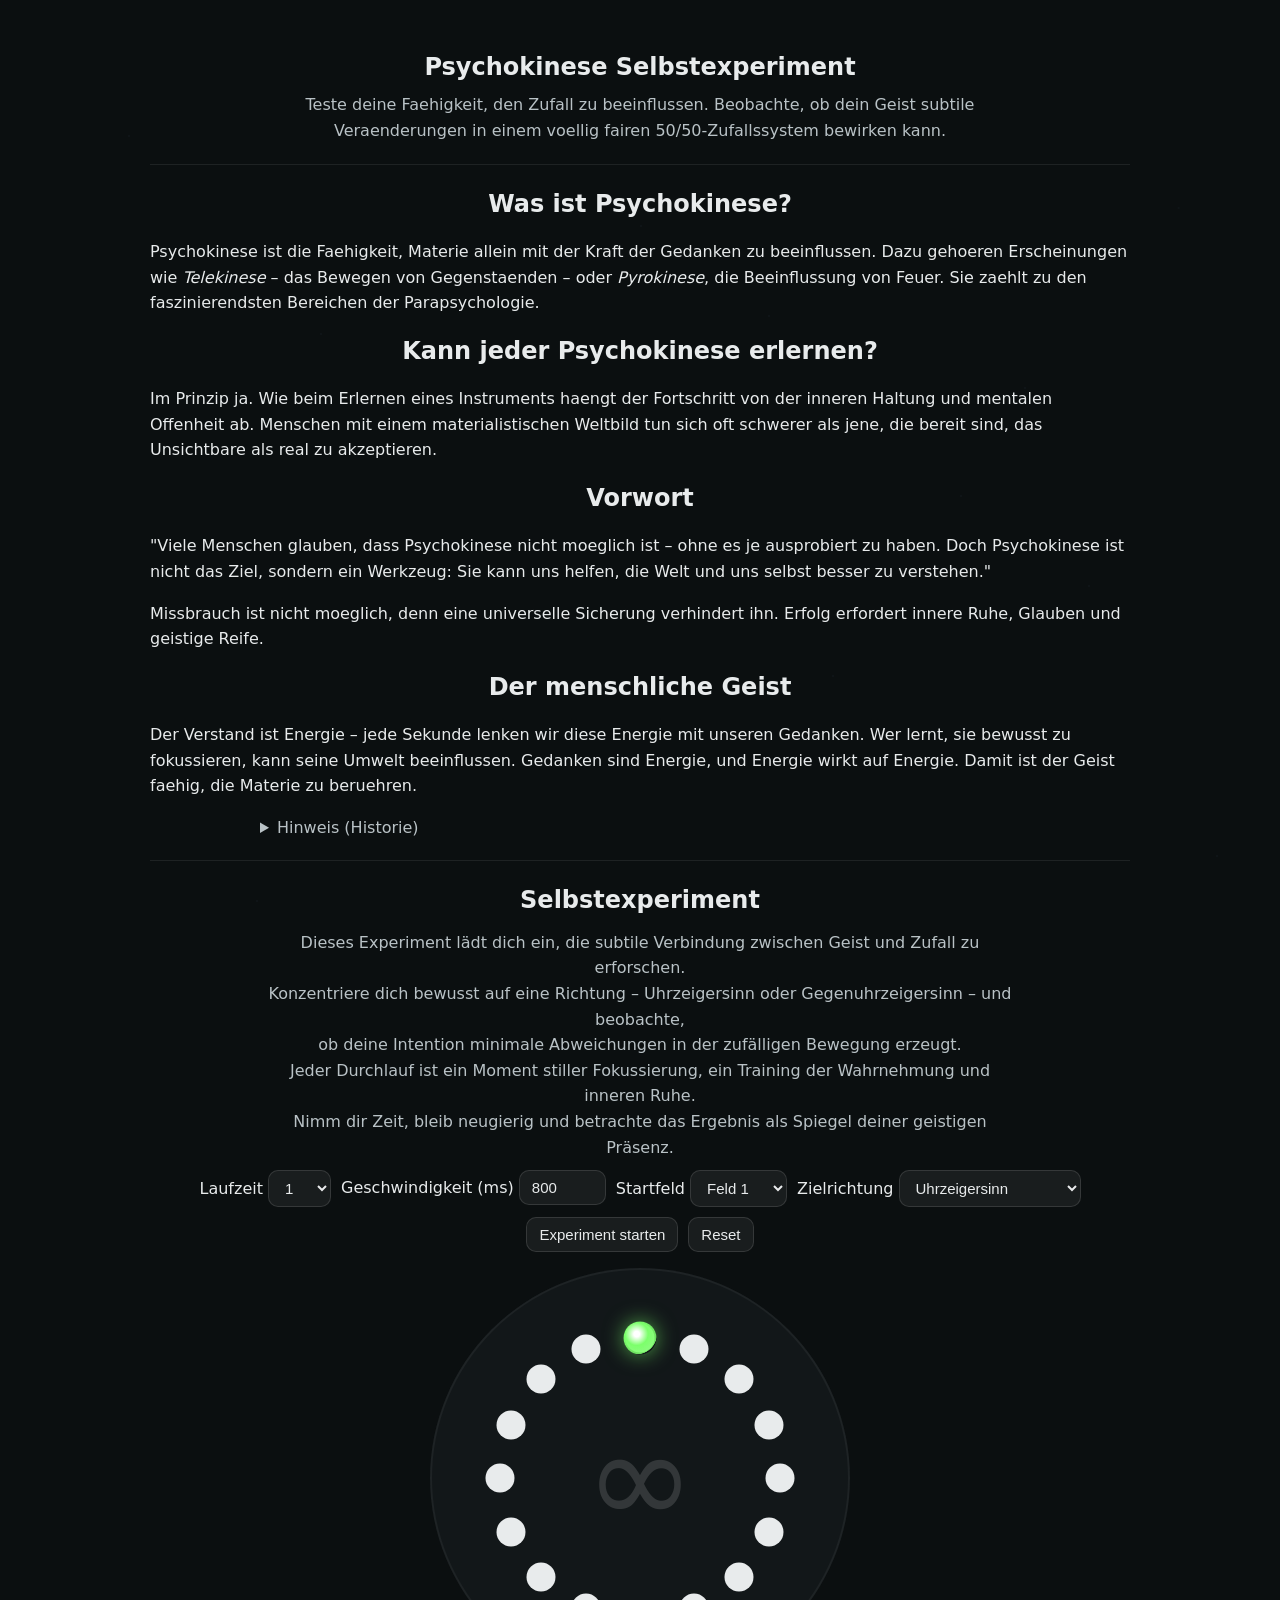
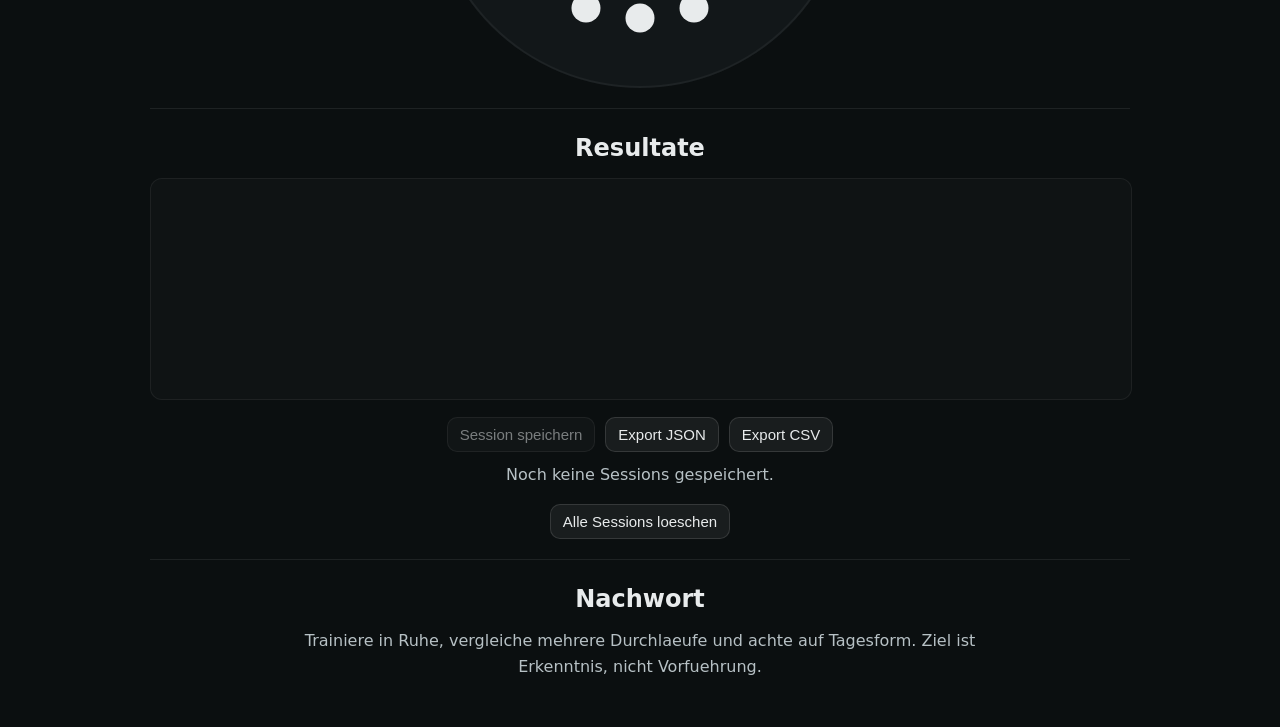
==== index.html @ 28edfdc6 "trigger dev preview" ====
<!DOCTYPE html>
<html lang="de">
<head>
<meta charset="UTF-8" />
<meta name="viewport" content="width=device-width, initial-scale=1" />
<title>Psychokinese Selbstexperiment – Edit‑Marker</title>
<style>
  /* EDIT: CONFIG (Farben, Look & Größen) */
  :root{
    --bg:#0b0f10; --text:#e8ebec; --muted:#b9c2c6;
    --ok:#7cff6b; --ok-soft:rgba(124,255,107,.6);
    --bad:#ff6b6b; --bad-soft:rgba(255,107,107,.6);
    --btc:#F7931A; /* Bitcoin-Orange für 21‑Minuten-Thema */
    --sep:rgba(255,255,255,.08); /* Block‑Trennlinie */
    --dot:#e8ebec; /* Inaktive Punkte: hellgrau, fast weiss */
    --ring-size:420px; /* Gesamtdurchmesser des Rads */
    --symbol-size:132px; /* ∞ / ₿ mittig */
  }
  /* /EDIT: CONFIG (Farben, Look & Größen) */

  /* Einheitlicher Hintergrund ohne Verläufe */
  html,body{height:100%;margin:0;background:var(--bg);color:var(--text);font:16px/1.6 system-ui,-apple-system,Segoe UI,Roboto,Helvetica,Arial}

  /* EDIT: MYSTIC BACKDROP (dezent, kann entfernt werden) */
  .bg-stars:before{content:"";position:fixed;inset:0;pointer-events:none;opacity:.12}
  .bg-stars:after{content:"";position:fixed;left:10%;top:15%;width:2px;height:2px;background:#223038;box-shadow:
     40vw 10vh #223038, 15vw 22vh #223038, 70vw 28vh #223038, 82vw 8vh #223038,
     25vw 70vh #223038, 55vw 60vh #223038, 10vw 85vh #223038, 85vw 80vh #223038,
     35vw 45vh #223038, 65vw 40vh #223038, 20vw 30vh #223038, 50vw 20vh #223038,
     75vw 50vh #223038, 90vw 30vh #223038, 5vw 55vh #223038;opacity:.18;filter:blur(.2px)}
  /* /EDIT: MYSTIC BACKDROP */

  main{max-width:980px;margin:0 auto;padding:28px 16px}
  h1{margin:0 0 6px;text-align:center}
  .lead{max-width:760px;margin:6px auto 0;color:var(--muted);text-align:center}

  /* Block‑Struktur ohne Flächen/Verläufe */
  .block{padding:20px 0;border-top:1px solid var(--sep)}
  .block:first-of-type{border-top:none}
  .block h2{text-align:center;margin:0 0 10px}

  /* Controls */
  .controls{display:flex;flex-wrap:wrap;gap:10px;justify-content:center;margin:10px 0 16px}
  select,input,button{font-size:15px;border-radius:10px;border:1px solid rgba(255,255,255,.12);background:rgba(255,255,255,.06);color:var(--text);padding:8px 12px}
  button{cursor:pointer;transition:background .2s}
  button:hover{background:rgba(255,255,255,.10)}

  /* Ring */
  .ringWrap{display:grid;place-items:center;margin-top:10px}
  .ring{position:relative;width:var(--ring-size);aspect-ratio:1/1;border-radius:50%;background:#121719;box-shadow:inset 0 0 0 2px rgba(255,255,255,.05)}
  /* Symbol (ASCII‑safe via Unicode‑Escape) */
  .ring::after{content:"\221E";position:absolute;inset:0;display:grid;place-items:center;font-size:var(--symbol-size);color:rgba(255,255,255,.14)}
  /* EDIT: THEME (Bitcoin bei 21 Minuten) */
  .ring.btc{background:var(--btc);box-shadow:inset 0 0 0 3px #F7931A,0 0 32px rgba(247,147,26,.55)}
  .ring.btc::after{content:"\20BF";color:#fff;text-shadow:0 0 20px rgba(255,255,255,.35)}
  /* /EDIT: THEME */

  /* Punkte: 20% grösser, näher am Zentrum (via JS‑Radius) */
  .dot{position:absolute;width:29px;height:29px;border-radius:50%;background:var(--dot);transform:translate(-50%,-50%);z-index:2}
  .marker{position:absolute;width:33px;height:33px;border-radius:50%;transform:translate(-50%,-50%);z-index:3;
          background:radial-gradient(circle at 40% 38%,#fff 10%,var(--ok) 40%,rgba(124,255,107,.85) 70%,rgba(124,255,107,0) 72%);
          box-shadow:0 0 20px var(--ok-soft);transition:background .15s,box-shadow .15s}
  .marker.hit{background:radial-gradient(circle at 40% 38%,#fff 10%,var(--ok) 40%,rgba(124,255,107,.85) 70%,rgba(124,255,107,0) 72%);box-shadow:0 0 20px var(--ok-soft)}
  .marker.miss{background:radial-gradient(circle at 40% 38%,#fff 10%,var(--bad) 40%,rgba(255,107,107,.85) 70%,rgba(255,107,107,0) 72%);box-shadow:0 0 20px var(--bad-soft)}

  canvas{width:100%;height:220px;background:rgba(255,255,255,.02);border-radius:12px;border:1px solid rgba(255,255,255,.06)}
  .note{text-align:center;color:#b7c1c5;margin-top:10px}

  /* Sessions */
  .actions{display:flex;gap:10px;justify-content:center;flex-wrap:wrap;margin-top:10px}
  .actions button[disabled]{opacity:.5;cursor:not-allowed}
  #sessionList table{width:100%;border-collapse:collapse;margin-top:10px}
  #sessionList th,#sessionList td{border-bottom:1px solid var(--sep);padding:8px 6px;text-align:left;font-size:14px}
  #sessionList th{color:#cbd5da;font-weight:600}
  #sessionList td.actions-cell button{margin-right:6px}
</style>
</head>
<body class="bg-stars">
<main>
  <!-- EDIT: TEXTE (Landing & Einleitung) -->
  <section class="block">
    <h1>Psychokinese Selbstexperiment</h1>
    <p class="lead">Teste deine Faehigkeit, den Zufall zu beeinflussen. Beobachte, ob dein Geist subtile Veraenderungen in einem voellig fairen 50/50‑Zufallssystem bewirken kann.</p>
  </section>

  <section class="block" id="intro">
    <h2>Was ist Psychokinese?</h2>
    <p>Psychokinese ist die Faehigkeit, Materie allein mit der Kraft der Gedanken zu beeinflussen. Dazu gehoeren Erscheinungen wie <em>Telekinese</em> – das Bewegen von Gegenstaenden – oder <em>Pyrokinese</em>, die Beeinflussung von Feuer. Sie zaehlt zu den faszinierendsten Bereichen der Parapsychologie.</p>

    <h2>Kann jeder Psychokinese erlernen?</h2>
    <p>Im Prinzip ja. Wie beim Erlernen eines Instruments haengt der Fortschritt von der inneren Haltung und mentalen Offenheit ab. Menschen mit einem materialistischen Weltbild tun sich oft schwerer als jene, die bereit sind, das Unsichtbare als real zu akzeptieren.</p>

    <h2>Vorwort</h2>
    <p>"Viele Menschen glauben, dass Psychokinese nicht moeglich ist – ohne es je ausprobiert zu haben. Doch Psychokinese ist nicht das Ziel, sondern ein Werkzeug: Sie kann uns helfen, die Welt und uns selbst besser zu verstehen."</p>
    <p>Missbrauch ist nicht moeglich, denn eine universelle Sicherung verhindert ihn. Erfolg erfordert innere Ruhe, Glauben und geistige Reife.</p>

    <h2>Der menschliche Geist</h2>
    <p>Der Verstand ist Energie – jede Sekunde lenken wir diese Energie mit unseren Gedanken. Wer lernt, sie bewusst zu fokussieren, kann seine Umwelt beeinflussen. Gedanken sind Energie, und Energie wirkt auf Energie. Damit ist der Geist faehig, die Materie zu beruehren.</p>

    <details style="max-width:760px;margin:10px auto 0;color:var(--muted)">
      <summary>Hinweis (Historie)</summary>
      <p style="margin-top:6px">Klassische Online‑Selbsttests – wie das fruehere PKE7G‑Experiment – nutzten rein faire 50/50‑Generatoren und werteten einfache Richtungsentscheidungen mit Statistiken (z. B. Differenz, Z‑Wert) aus. Diese Seite folgt diesem einfachen, transparenten Ansatz.</p>
    </details>
  </section>
  <!-- /EDIT: TEXTE (Landing & Einleitung) -->

  <!-- Block: Experiment -->
  <section class="block" id="experiment">
    <h2>Selbstexperiment</h2>
    <p class="lead">
      Dieses Experiment lädt dich ein, die subtile Verbindung zwischen Geist und Zufall zu erforschen.<br />
      Konzentriere dich bewusst auf eine Richtung – Uhrzeigersinn oder Gegenuhrzeigersinn – und beobachte,<br />
      ob deine Intention minimale Abweichungen in der zufälligen Bewegung erzeugt.<br />
      Jeder Durchlauf ist ein Moment stiller Fokussierung, ein Training der Wahrnehmung und inneren Ruhe.<br />
      Nimm dir Zeit, bleib neugierig und betrachte das Ergebnis als Spiegel deiner geistigen Präsenz.
    </p>
    <div class="controls">
      <label>Laufzeit
        <!-- EDIT: PRESETS (Dauer in Minuten) -->
        <select id="duration"><option>1</option><option>2</option><option>3</option><option>5</option><option>8</option><option>13</option><option>21</option></select>
        <!-- /EDIT: PRESETS -->
      </label>
      <label>Geschwindigkeit (ms)
        <!-- EDIT: SPEED DEFAULT -->
        <input id="speed" type="number" value="800" min="50" max="2000" step="10" />
        <!-- /EDIT: SPEED DEFAULT -->
      </label>
      <label>Startfeld
        <select id="start"></select>
      </label>
      <label>Zielrichtung
        <select id="focus"><option value="cw">Uhrzeigersinn</option><option value="ccw">Gegenuhrzeigersinn</option></select>
      </label>
      <button id="toggle">Experiment starten</button>
      <button id="reset">Reset</button>
    </div>
    <div class="ringWrap"><div id="ring" class="ring"></div></div>
  </section>

  <!-- Block: Resultate -->
  <section class="block" id="results">
    <h2>Resultate</h2>
    <canvas id="chart"></canvas>
    <div id="summary" class="note"></div>
    <div class="actions">
      <button id="saveSession" disabled>Session speichern</button>
      <button id="exportJSON">Export JSON</button>
      <button id="exportCSV">Export CSV</button>
    </div>
    <div id="storageNote" class="note"></div>
    <div id="sessionList"></div>
    <div style="text-align:center;margin-top:10px">
      <button id="clearSessions">Alle Sessions loeschen</button>
    </div>
  </section>

  <!-- EDIT: COPY (Nachwort) -->
  <section class="block">
    <h2>Nachwort</h2>
    <p class="note" style="max-width:760px;margin:8px auto 0">Trainiere in Ruhe, vergleiche mehrere Durchlaeufe und achte auf Tagesform. Ziel ist Erkenntnis, nicht Vorfuehrung.</p>
  </section>
  <!-- /EDIT: COPY (Nachwort) -->
</main>

<script>
// EDIT: CONFIG (Konstanten anpassen)
const N = 16;           // Anzahl Felder (fix)
const RADIUS = 140;     // Abstand der Punkte vom Zentrum (kleiner = naeher zur Mitte)
const TRAIL_LEN = 6;    // Laenge der Trail‑Spur (optisch)
// /EDIT: CONFIG

// State & Elemente
let pos=0, steps=0, cw=0, ccw=0, hits=0, misses=0;
let trail=[], hist=[], running=false, endAt=0, interval=800, timer=null, focusDir=1;
const ring = document.getElementById('ring');
const startSel = document.getElementById('start');
const durSel = document.getElementById('duration');
const speedInp = document.getElementById('speed');
const focusSel = document.getElementById('focus');
const chart = document.getElementById('chart');
const summary = document.getElementById('summary');
const toggleBtn = document.getElementById('toggle');
const resetBtn = document.getElementById('reset');
const saveBtn = document.getElementById('saveSession');
const exportJSONBtn = document.getElementById('exportJSON');
const exportCSVBtn = document.getElementById('exportCSV');
const storageNoteEl = document.getElementById('storageNote');
const sessionListEl = document.getElementById('sessionList');
const clearSessionsBtn = document.getElementById('clearSessions');

// Storage
const SKEY='pke7g_sessions_v2';
let sessions=[], lastStats=null;
function loadSessions(){ try{ const s=localStorage.getItem(SKEY); sessions=s?JSON.parse(s):[] }catch(e){ sessions=[]; storageNoteEl.textContent='Lokaler Speicher nicht verfuegbar. Bitte exportieren.' } }
function persistSessions(){ try{ localStorage.setItem(SKEY, JSON.stringify(sessions)); storageNoteEl.textContent=''; return true }catch(e){ storageNoteEl.textContent='Speicher voll/blockiert. Export empfohlen.'; return false } }
function makeDownload(filename, mime, dataStr){ const blob=new Blob([dataStr], {type:mime}); const url=URL.createObjectURL(blob); const a=document.createElement('a'); a.href=url; a.download=filename; document.body.appendChild(a); a.click(); setTimeout(()=>{URL.revokeObjectURL(url); a.remove()},0) }
function toCSV(rows){ const esc=v=>'"'+String(v).replace(/"/g,'""')+'"'; const header=['time','duration_min','speed_ms','start_field','focus','steps','cw','ccw','hits','misses','z','p']; const lines=[header.join(',')].concat(rows.map(r=>[esc(r.time), r.duration, r.speed, r.startField, esc(r.focus), r.steps, r.cw, r.ccw, r.hits, r.misses, r.z, r.p].join(','))); return lines.join('\n') }
function updateSessionList(){ if(!sessions.length){ sessionListEl.innerHTML='<p class="note">Noch keine Sessions gespeichert.</p>'; return } let html='<table><thead><tr><th>Zeit</th><th>Dauer</th><th>Speed</th><th>Ziel</th><th>Schritte</th><th>Uhrz.</th><th>Gegen</th><th>Quote%</th><th>Aktionen</th></tr></thead><tbody>'; for(let i=sessions.length-1;i>=0;i--){ const s=sessions[i]; const q=s.steps?((s.hits/s.steps)*100).toFixed(1):'0.0'; html+='<tr data-i="'+i+'"><td>'+s.time+'</td><td>'+s.duration+'m</td><td>'+s.speed+'</td><td>'+s.focus+'</td><td>'+s.steps+'</td><td>'+s.cw+'</td><td>'+s.ccw+'</td><td>'+q+'</td><td><button data-action="dljson">JSON</button><button data-action="dlcsv">CSV</button><button data-action="del">Loeschen</button></td></tr>' } html+='</tbody></table>'; sessionListEl.innerHTML=html }
function exportAllJSON(){ makeDownload('sessions.json','application/json', JSON.stringify(sessions, null, 2)) }
function exportAllCSV(){ makeDownload('sessions.csv','text/csv', toCSV(sessions)) }
sessionListEl.addEventListener('click', (e)=>{ const btn=e.target.closest('button'); if(!btn) return; const tr=e.target.closest('tr'); if(!tr) return; const i=Number(tr.dataset.i); const s=sessions[i]; if(!s) return; const act=btn.dataset.action; if(act==='del'){ sessions.splice(i,1); persistSessions(); updateSessionList() } else if(act==='dljson'){ makeDownload('session_'+i+'.json','application/json', JSON.stringify(s, null, 2)) } else if(act==='dlcsv'){ makeDownload('session_'+i+'.csv','text/csv', toCSV([s])) } })

// Init UI
function init(){ startSel.innerHTML=''; for(let i=0;i<N;i++){ const o=document.createElement('option'); o.value=i; o.textContent='Feld '+(i+1); startSel.appendChild(o) } buildRing(); applyThemeFromDuration() }
function buildRing(){ ring.innerHTML=''; const marker=document.createElement('div'); marker.id='marker'; marker.className='marker'; ring.appendChild(marker); const r=RADIUS, cx=210, cy=210; for(let i=0;i<N;i++){ const a=(i/N)*Math.PI*2 - Math.PI/2; const x=cx + r*Math.cos(a), y=cy + r*Math.sin(a); const d=document.createElement('div'); d.className='dot'; d.dataset.i=i; d.style.left=x+'px'; d.style.top=y+'px'; ring.appendChild(d) } placeMarker(pos) }
function placeMarker(i){ const m=document.getElementById('marker'); const r=RADIUS, cx=210, cy=210; const a=(i/N)*Math.PI*2 - Math.PI/2; const x=cx + r*Math.cos(a), y=cy + r*Math.sin(a); m.style.left=x+'px'; m.style.top=y+'px' }

function step(){ const dir=Math.random()<0.5?-1:1; pos=(pos+dir+N)%N; steps++; if(dir===1) cw++; else ccw++; hist.push(dir); const marker=document.getElementById('marker'); const hit=(dir===focusDir); if(hit){ hits++; marker.className='marker hit' } else { misses++; marker.className='marker miss' } placeMarker(pos) }
function loop(){ if(!running) return; const now=Date.now(); if(now>=endAt){ stopExp(); return } step(); timer=requestAnimationFrame(()=> setTimeout(loop, interval)) }
function startExp(){ if(running) return; resetExp(); running=true; toggleBtn.textContent='Experiment stoppen'; saveBtn.disabled=true; const mins=Number(durSel.value)||1; endAt=Date.now()+mins*60*1000; interval=Number(speedInp.value)||800; focusDir=(focusSel.value==='cw')?1:-1; applyThemeFromDuration(); loop() }
function stopExp(){ running=false; toggleBtn.textContent='Experiment starten'; drawChart(); showSummary() }
function resetExp(){ cancelAnimationFrame(timer); running=false; steps=0; cw=0; ccw=0; hits=0; misses=0; hist=[]; lastStats=null; saveBtn.disabled=true; pos=Number(startSel.value)||0; const m=document.getElementById('marker'); if(m) m.className='marker'; placeMarker(pos); summary.textContent=''; const ctx=chart.getContext('2d'); ctx.clearRect(0,0,chart.width,chart.height) }

// EDIT: THEME‑LOGIK (BTC bei 21 Minuten)
function applyThemeFromDuration(){ const is21=String(durSel.value)==='21'; ring.classList.toggle('btc', is21) }
// /EDIT: THEME‑LOGIK

// Chart & Stats
function drawChart(){ const ctx=chart.getContext('2d'); const W=chart.width=chart.clientWidth*2, H=chart.height=chart.clientHeight*2; const pad=40, w=W-2*pad, h=H-2*pad; ctx.clearRect(0,0,W,H); ctx.strokeStyle='rgba(255,255,255,0.15)'; ctx.lineWidth=2; ctx.beginPath(); ctx.moveTo(pad, pad+h/2); ctx.lineTo(pad+w, pad+h/2); ctx.stroke(); let cum=0; ctx.beginPath(); ctx.lineWidth=3; ctx.strokeStyle='rgba(124,255,107,.9)'; for(let i=0;i<hist.length;i++){ cum += hist[i]; const x=pad + (i/(hist.length-1||1))*w; const y=pad + h/2 - (cum/Math.sqrt(hist.length||1))*(h/2*0.9); if(i===0) ctx.moveTo(x,y); else ctx.lineTo(x,y) } ctx.stroke() }
function erf(x){ const a1=0.254829592,a2=-0.284496736,a3=1.421413741,a4=-1.453152027,a5=1.061405429,p=0.3275911; const sign=x<0?-1:1; x=Math.abs(x); const t=1/(1+p*x); const y=1-((((a5*t+a4)*t+a3)*t+a2)*t+a1)*t*Math.exp(-x*x); return sign*y }
function pTwoTailFromZ(z){ const phi=0.5*(1+erf(Math.abs(z)/Math.SQRT2)); return 2*(1-phi) }
function showSummary(){ const total=cw+ccw; const diff=cw-ccw; const z = total? (diff)/Math.sqrt(total) : 0; const p = pTwoTailFromZ(z); const targetTxt=(focusDir===1?'Uhrzeigersinn':'Gegenuhrzeigersinn'); const acc= total? ((hits/total)*100).toFixed(1) : '0.0'; summary.innerHTML='Ziel: <b>'+targetTxt+'</b> - Schritte: <b>'+total+'</b> - Uhrz.: <b>'+cw+'</b>, Gegen: <b>'+ccw+'</b><br>'+'Treffer (gruen): <b>'+hits+'</b> - Fehl (rot): <b>'+misses+'</b> - Trefferquote: <b>'+acc+'%</b><br>'+'Z-Test (naehere Approximation): z='+z.toFixed(2)+', p~'+(p<0.001?'<'+'0.001':p.toFixed(3)); lastStats={z, p, acc:Number(acc)}; saveBtn.disabled=false }
function currentSessionRecord(){ const duration=Number(durSel.value)||0; const speed=Number(speedInp.value)||0; const focus=(focusSel.value==='cw'?'Uhrzeigersinn':'Gegenuhrzeigersinn'); return { time:new Date().toISOString(), duration, speed, startField:Number(startSel.value)+1, focus, steps:cw+ccw, cw, ccw, hits, misses, z:lastStats?Number(lastStats.z||((cw-ccw)/Math.sqrt((cw+ccw)||1))):((cw-ccw)/Math.sqrt((cw+ccw)||1)), p:lastStats?Number(lastStats.p||0):0 } }

// Events
toggleBtn.onclick = ()=> running ? stopExp() : startExp();
resetBtn.onclick = resetExp;
durSel.onchange = applyThemeFromDuration;
focusSel.onchange = (e)=>{ focusDir=(e.target.value==='cw')?1:-1 };
saveBtn.onclick = ()=>{ const rec=currentSessionRecord(); sessions.push(rec); if(!persistSessions()){ makeDownload('session-lokal.json','application/json', JSON.stringify(rec, null, 2)) } updateSessionList(); if(sessions.length>=200){ storageNoteEl.textContent='Viele Sessions gespeichert - bitte regelmaessig exportieren.' } };
exportJSONBtn.onclick = exportAllJSON;
exportCSVBtn.onclick = exportAllCSV;
clearSessionsBtn.onclick = ()=>{ if(confirm('Alle gespeicherten Sessions loeschen?')){ sessions=[]; persistSessions(); updateSessionList() } };

// Tests (Konsole, optional)
function runTests(){ const orig=Math.random; try{ Math.random=()=>0.9; const cw0=cw, ccw0=ccw; step(); console.assert(cw===cw0+1 && ccw===ccw0, 'cw inc'); Math.random=()=>0.1; const cw1=cw, ccw1=ccw; step(); console.assert(ccw===ccw1+1 && cw===cw1, 'ccw inc'); const prev=ring.classList.contains('btc'); durSel.value='21'; applyThemeFromDuration(); console.assert(ring.classList.contains('btc'), 'btc on 21'); durSel.value='1'; applyThemeFromDuration(); console.assert(!ring.classList.contains('btc'), 'btc off'); if(prev){ durSel.value='21'; applyThemeFromDuration() } const csv=toCSV([{time:'t',duration:1,speed:800,startField:1,focus:'Uhrzeigersinn',steps:2,cw:1,ccw:1,hits:1,misses:1,z:0,p:1}]); console.assert(csv.startsWith('time,'),'csv header'); console.assert(csv.indexOf('\n')!==-1,'csv newline'); cw=5; ccw=5; hits=5; misses=5; showSummary(); console.assert(saveBtn.disabled===false,'save enabled') } catch(e){ console.warn('tests failed', e) } finally { Math.random=orig; resetExp() } }

loadSessions(); updateSessionList(); init(); runTests();
</script>
</body>
</html>
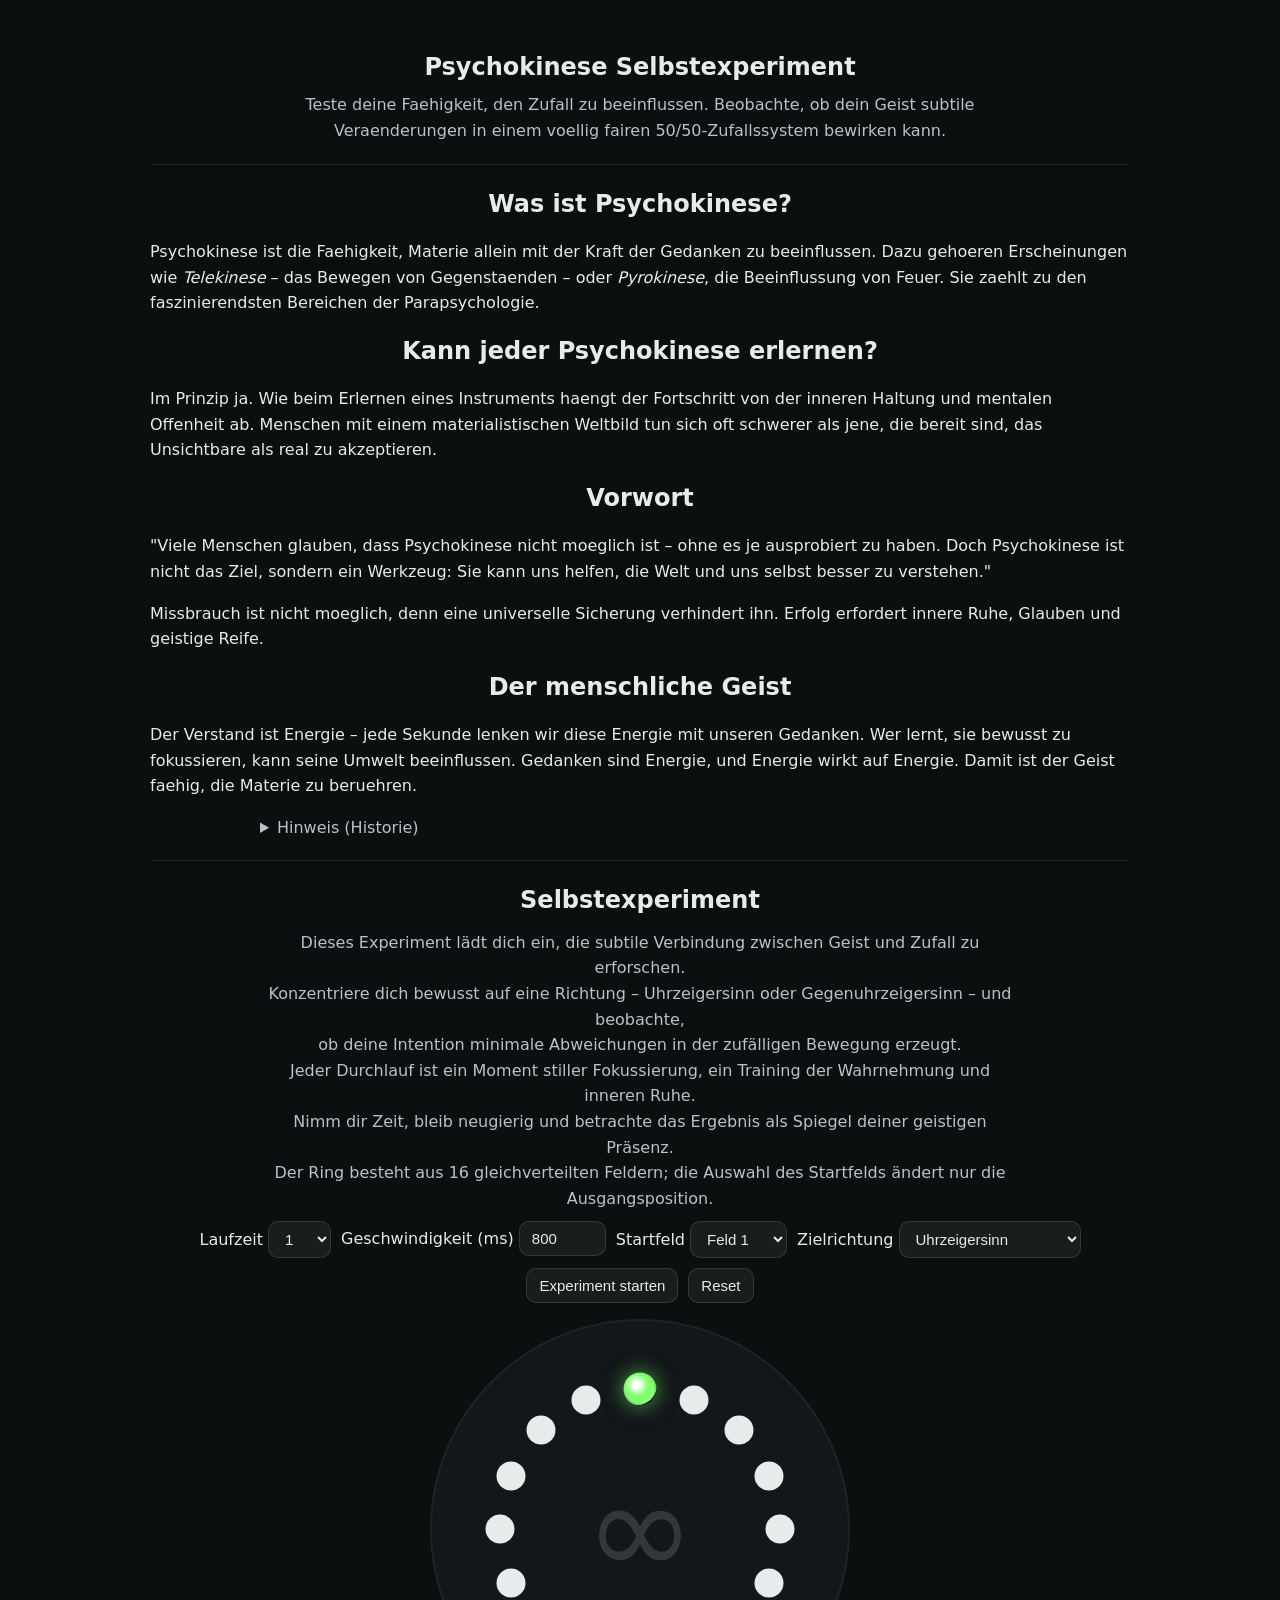
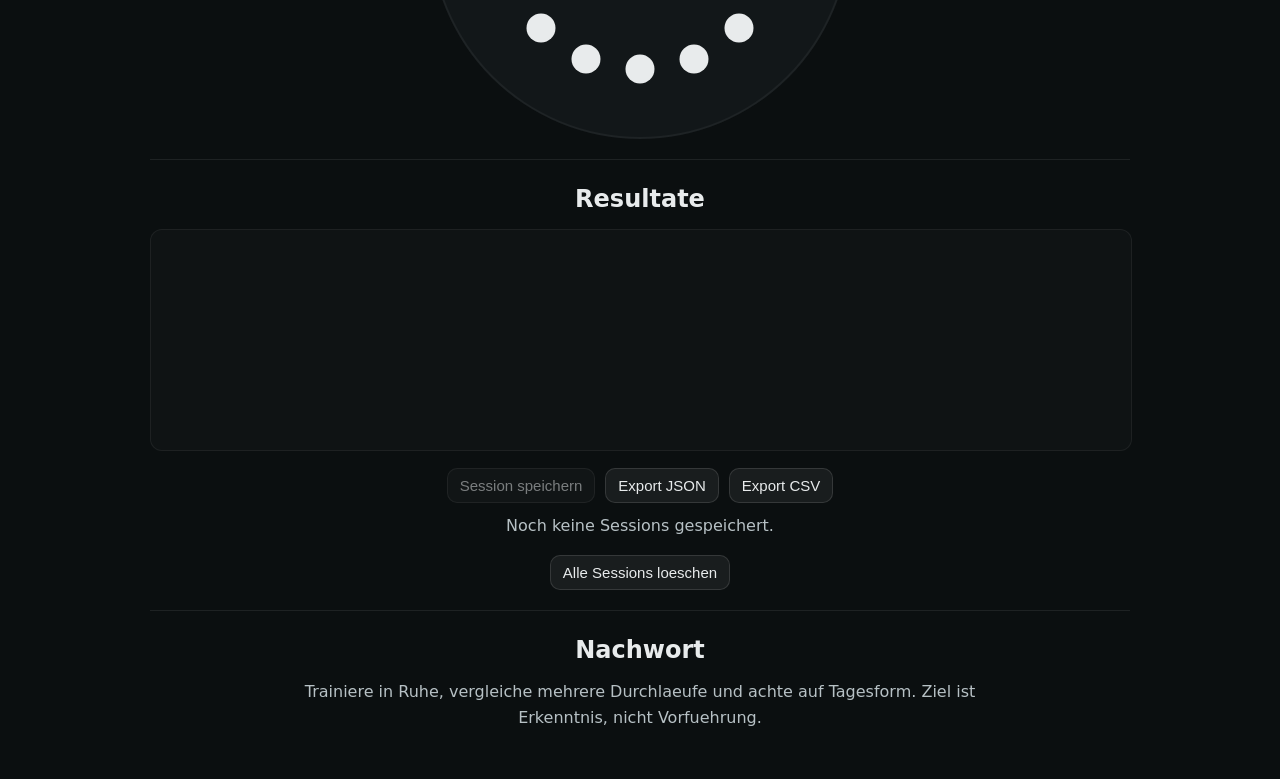
==== commit 0a81dec4: "Clarify ring field count" ====
--- a/index.html
+++ b/index.html
@@ -112,7 +112,8 @@
       Konzentriere dich bewusst auf eine Richtung – Uhrzeigersinn oder Gegenuhrzeigersinn – und beobachte,<br />
       ob deine Intention minimale Abweichungen in der zufälligen Bewegung erzeugt.<br />
       Jeder Durchlauf ist ein Moment stiller Fokussierung, ein Training der Wahrnehmung und inneren Ruhe.<br />
-      Nimm dir Zeit, bleib neugierig und betrachte das Ergebnis als Spiegel deiner geistigen Präsenz.
+      Nimm dir Zeit, bleib neugierig und betrachte das Ergebnis als Spiegel deiner geistigen Präsenz.<br />
+      Der Ring besteht aus 16 gleichverteilten Feldern; die Auswahl des Startfelds ändert nur die Ausgangsposition.
     </p>
     <div class="controls">
       <label>Laufzeit
@@ -239,4 +240,3 @@
 </script>
 </body>
 </html>
-
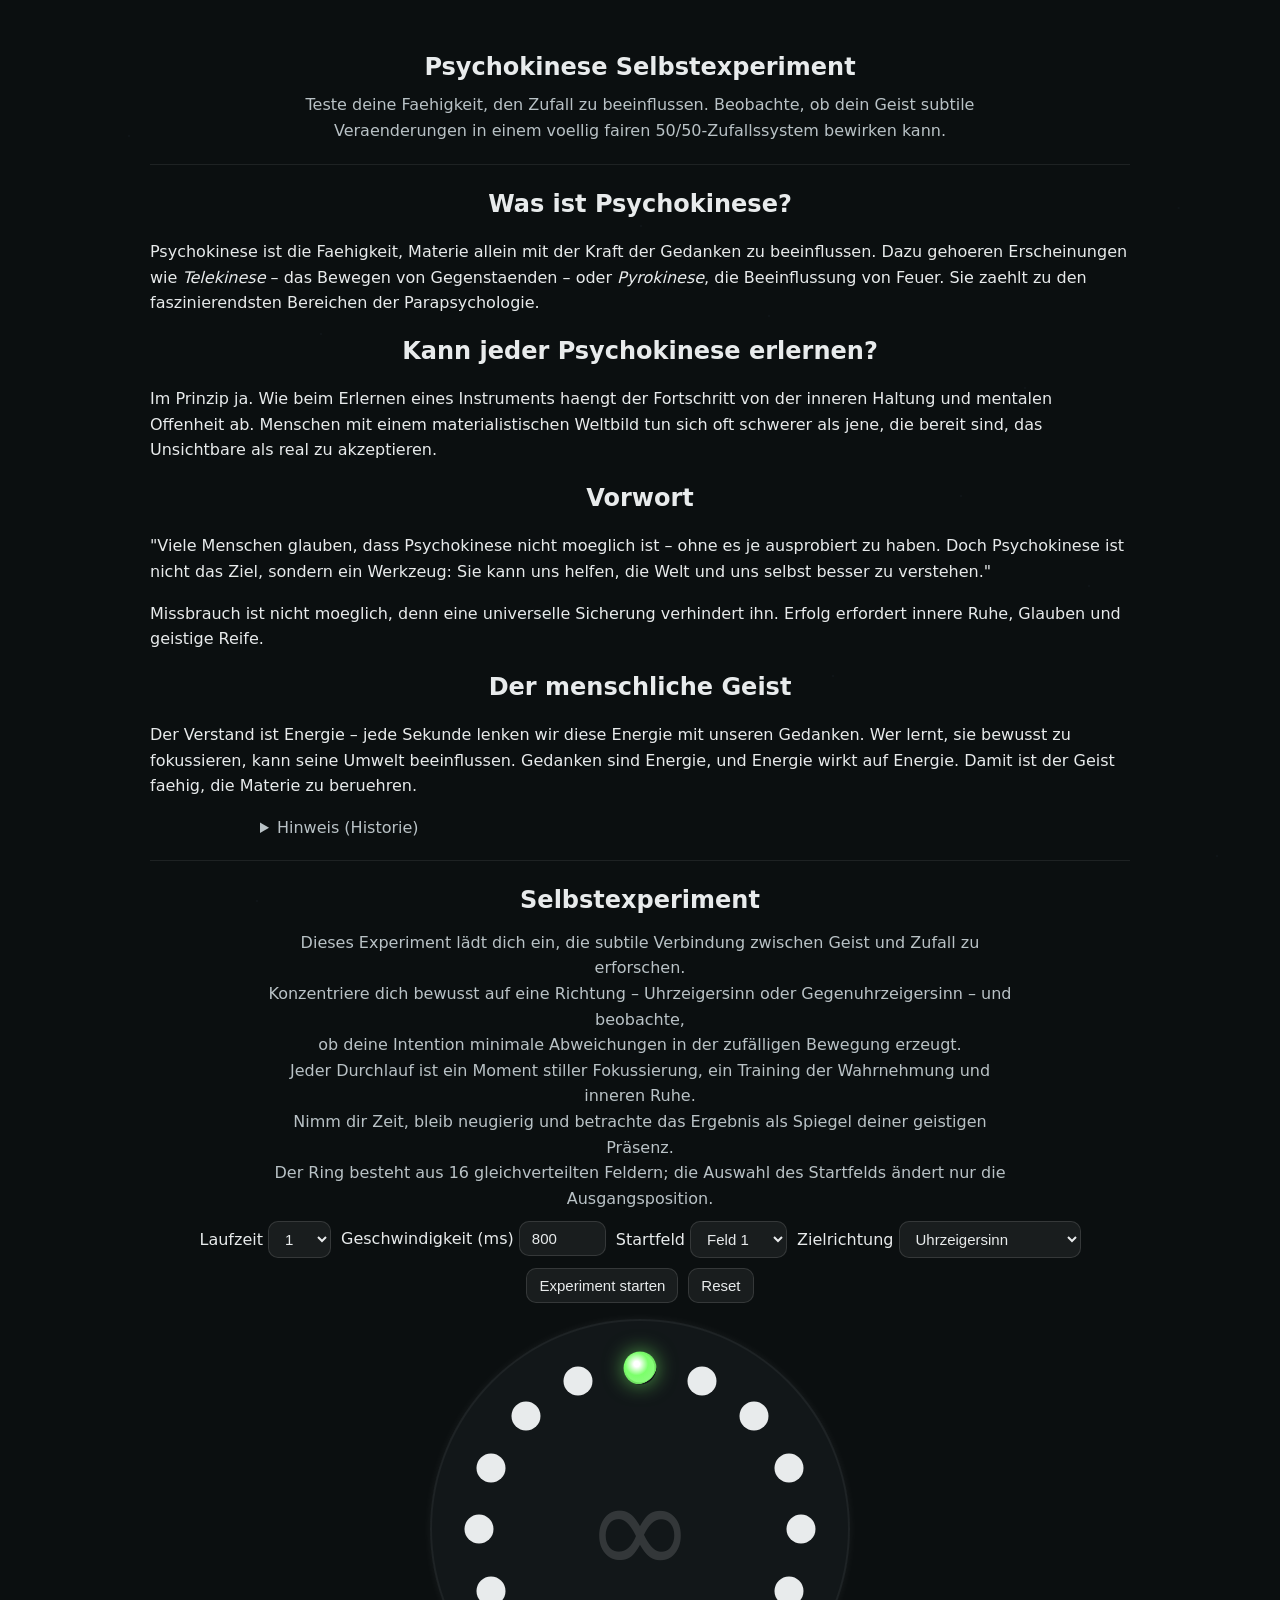
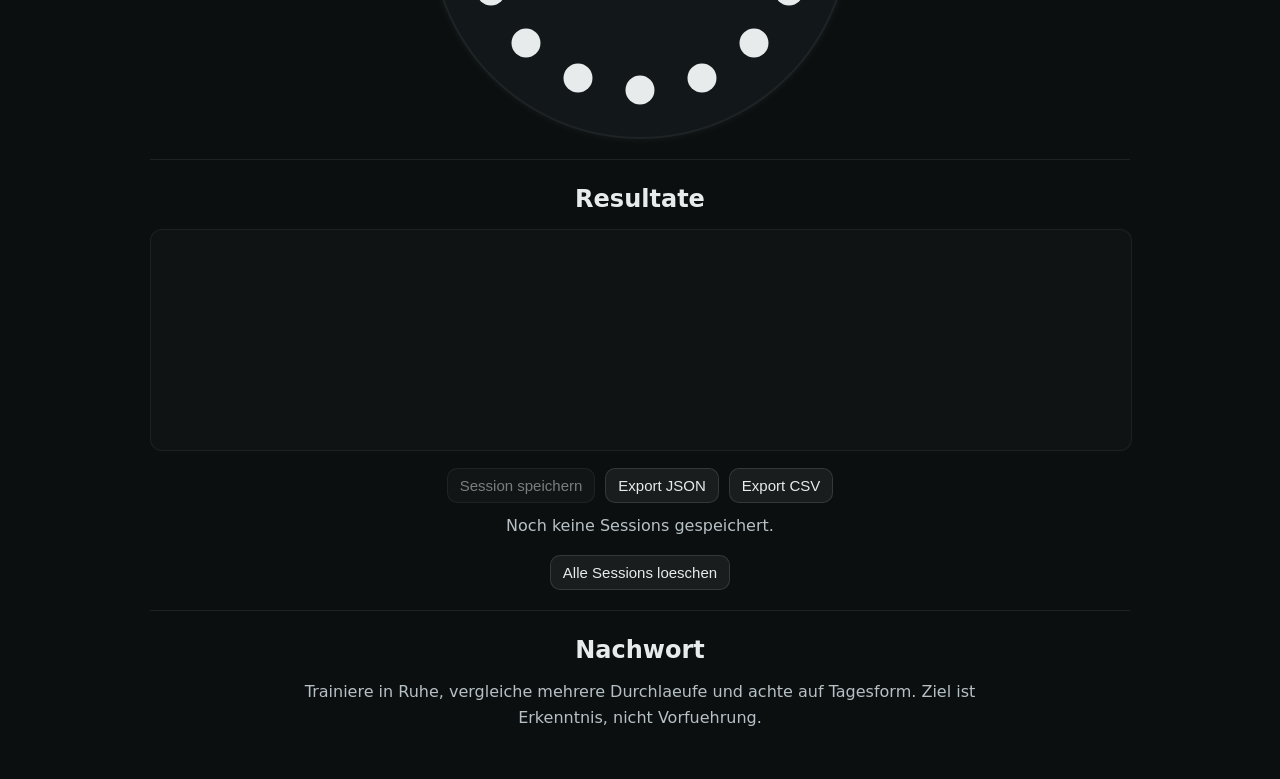
==== commit 85a4dd34: "Add BTC unlock tap and ring effects" ====
--- a/index.html
+++ b/index.html
@@ -47,13 +47,18 @@
 
   /* Ring */
   .ringWrap{display:grid;place-items:center;margin-top:10px}
-  .ring{position:relative;width:var(--ring-size);aspect-ratio:1/1;border-radius:50%;background:#121719;box-shadow:inset 0 0 0 2px rgba(255,255,255,.05)}
+  .ring{position:relative;width:var(--ring-size);aspect-ratio:1/1;border-radius:50%;background:#121719;box-shadow:inset 0 0 0 2px rgba(255,255,255,.05),0 0 8px rgba(255,255,255,.06)}
+  .ring:not(.btc){animation:ringPulse 8s ease-in-out infinite}
   /* Symbol (ASCII‑safe via Unicode‑Escape) */
   .ring::after{content:"\221E";position:absolute;inset:0;display:grid;place-items:center;font-size:var(--symbol-size);color:rgba(255,255,255,.14)}
   /* EDIT: THEME (Bitcoin bei 21 Minuten) */
-  .ring.btc{background:var(--btc);box-shadow:inset 0 0 0 3px #F7931A,0 0 32px rgba(247,147,26,.55)}
+  .ring.btc{background:var(--btc);box-shadow:inset 0 0 0 3px #F7931A,0 0 32px rgba(247,147,26,.55);animation:none}
   .ring.btc::after{content:"\20BF";color:#fff;text-shadow:0 0 20px rgba(255,255,255,.35)}
   /* /EDIT: THEME */
+  @keyframes ringPulse{
+    0%,100%{box-shadow:inset 0 0 0 2px rgba(255,255,255,.05),0 0 8px rgba(255,255,255,.06)}
+    50%{box-shadow:inset 0 0 0 2px rgba(255,255,255,.05),0 0 18px rgba(255,255,255,.18)}
+  }
 
   /* Punkte: 20% grösser, näher am Zentrum (via JS‑Radius) */
   .dot{position:absolute;width:29px;height:29px;border-radius:50%;background:var(--dot);transform:translate(-50%,-50%);z-index:2}
@@ -166,13 +171,14 @@
 <script>
 // EDIT: CONFIG (Konstanten anpassen)
 const N = 16;           // Anzahl Felder (fix)
-const RADIUS = 140;     // Abstand der Punkte vom Zentrum (kleiner = naeher zur Mitte)
+const RADIUS = 161;     // 30% naehere Platzierung der Punkte zum Rand
 const TRAIL_LEN = 6;    // Laenge der Trail‑Spur (optisch)
 // /EDIT: CONFIG
 
 // State & Elemente
 let pos=0, steps=0, cw=0, ccw=0, hits=0, misses=0;
 let trail=[], hist=[], running=false, endAt=0, interval=800, timer=null, focusDir=1;
+let ringTapCount=0, btcUnlocked=false;
 const ring = document.getElementById('ring');
 const startSel = document.getElementById('start');
 const durSel = document.getElementById('duration');
@@ -191,6 +197,7 @@
 
 // Storage
 const SKEY='pke7g_sessions_v2';
+const BTC_UNLOCK_KEY='pke7g_btc_unlock';
 let sessions=[], lastStats=null;
 function loadSessions(){ try{ const s=localStorage.getItem(SKEY); sessions=s?JSON.parse(s):[] }catch(e){ sessions=[]; storageNoteEl.textContent='Lokaler Speicher nicht verfuegbar. Bitte exportieren.' } }
 function persistSessions(){ try{ localStorage.setItem(SKEY, JSON.stringify(sessions)); storageNoteEl.textContent=''; return true }catch(e){ storageNoteEl.textContent='Speicher voll/blockiert. Export empfohlen.'; return false } }
@@ -213,8 +220,8 @@
 function resetExp(){ cancelAnimationFrame(timer); running=false; steps=0; cw=0; ccw=0; hits=0; misses=0; hist=[]; lastStats=null; saveBtn.disabled=true; pos=Number(startSel.value)||0; const m=document.getElementById('marker'); if(m) m.className='marker'; placeMarker(pos); summary.textContent=''; const ctx=chart.getContext('2d'); ctx.clearRect(0,0,chart.width,chart.height) }
 
 // EDIT: THEME‑LOGIK (BTC bei 21 Minuten)
-function applyThemeFromDuration(){ const is21=String(durSel.value)==='21'; ring.classList.toggle('btc', is21) }
-// /EDIT: THEME‑LOGIK
+function applyThemeFromDuration(){ const is21=String(durSel.value)==='21'; const useBTC = btcUnlocked || is21; ring.classList.toggle('btc', useBTC) }
+// /EDIT: THEME-LOGIK
 
 // Chart & Stats
 function drawChart(){ const ctx=chart.getContext('2d'); const W=chart.width=chart.clientWidth*2, H=chart.height=chart.clientHeight*2; const pad=40, w=W-2*pad, h=H-2*pad; ctx.clearRect(0,0,W,H); ctx.strokeStyle='rgba(255,255,255,0.15)'; ctx.lineWidth=2; ctx.beginPath(); ctx.moveTo(pad, pad+h/2); ctx.lineTo(pad+w, pad+h/2); ctx.stroke(); let cum=0; ctx.beginPath(); ctx.lineWidth=3; ctx.strokeStyle='rgba(124,255,107,.9)'; for(let i=0;i<hist.length;i++){ cum += hist[i]; const x=pad + (i/(hist.length-1||1))*w; const y=pad + h/2 - (cum/Math.sqrt(hist.length||1))*(h/2*0.9); if(i===0) ctx.moveTo(x,y); else ctx.lineTo(x,y) } ctx.stroke() }
@@ -233,10 +240,16 @@
 exportCSVBtn.onclick = exportAllCSV;
 clearSessionsBtn.onclick = ()=>{ if(confirm('Alle gespeicherten Sessions loeschen?')){ sessions=[]; persistSessions(); updateSessionList() } };
 
+// BTC Unlock (21 Taps)
+function loadBtcUnlock(){ try{ btcUnlocked = localStorage.getItem(BTC_UNLOCK_KEY)==='1' }catch(e){ btcUnlocked=false } }
+function persistBtcUnlock(){ try{ if(btcUnlocked){ localStorage.setItem(BTC_UNLOCK_KEY,'1') } else { localStorage.removeItem(BTC_UNLOCK_KEY) } }catch(e){} }
+function registerRingTap(){ if(btcUnlocked) return; ringTapCount++; if(ringTapCount>=21){ btcUnlocked=true; ringTapCount=0; persistBtcUnlock(); applyThemeFromDuration() } }
+ring.addEventListener('click', registerRingTap);
+
 // Tests (Konsole, optional)
-function runTests(){ const orig=Math.random; try{ Math.random=()=>0.9; const cw0=cw, ccw0=ccw; step(); console.assert(cw===cw0+1 && ccw===ccw0, 'cw inc'); Math.random=()=>0.1; const cw1=cw, ccw1=ccw; step(); console.assert(ccw===ccw1+1 && cw===cw1, 'ccw inc'); const prev=ring.classList.contains('btc'); durSel.value='21'; applyThemeFromDuration(); console.assert(ring.classList.contains('btc'), 'btc on 21'); durSel.value='1'; applyThemeFromDuration(); console.assert(!ring.classList.contains('btc'), 'btc off'); if(prev){ durSel.value='21'; applyThemeFromDuration() } const csv=toCSV([{time:'t',duration:1,speed:800,startField:1,focus:'Uhrzeigersinn',steps:2,cw:1,ccw:1,hits:1,misses:1,z:0,p:1}]); console.assert(csv.startsWith('time,'),'csv header'); console.assert(csv.indexOf('\n')!==-1,'csv newline'); cw=5; ccw=5; hits=5; misses=5; showSummary(); console.assert(saveBtn.disabled===false,'save enabled') } catch(e){ console.warn('tests failed', e) } finally { Math.random=orig; resetExp() } }
-
-loadSessions(); updateSessionList(); init(); runTests();
+function runTests(){ const orig=Math.random; const unlockPrev=btcUnlocked; try{ btcUnlocked=false; applyThemeFromDuration(); Math.random=()=>0.9; const cw0=cw, ccw0=ccw; step(); console.assert(cw===cw0+1 && ccw===ccw0, 'cw inc'); Math.random=()=>0.1; const cw1=cw, ccw1=ccw; step(); console.assert(ccw===ccw1+1 && cw===cw1, 'ccw inc'); durSel.value='21'; applyThemeFromDuration(); console.assert(ring.classList.contains('btc'), 'btc on 21'); durSel.value='1'; applyThemeFromDuration(); console.assert(!ring.classList.contains('btc'), 'btc off'); const csv=toCSV([{time:'t',duration:1,speed:800,startField:1,focus:'Uhrzeigersinn',steps:2,cw:1,ccw:1,hits:1,misses:1,z:0,p:1}]); console.assert(csv.startsWith('time,'),'csv header'); console.assert(csv.indexOf('\n')!==-1,'csv newline'); cw=5; ccw=5; hits=5; misses=5; showSummary(); console.assert(saveBtn.disabled===false,'save enabled') } catch(e){ console.warn('tests failed', e) } finally { btcUnlocked=unlockPrev; applyThemeFromDuration(); Math.random=orig; resetExp() } }
+
+loadSessions(); loadBtcUnlock(); updateSessionList(); init(); runTests();
 </script>
 </body>
 </html>
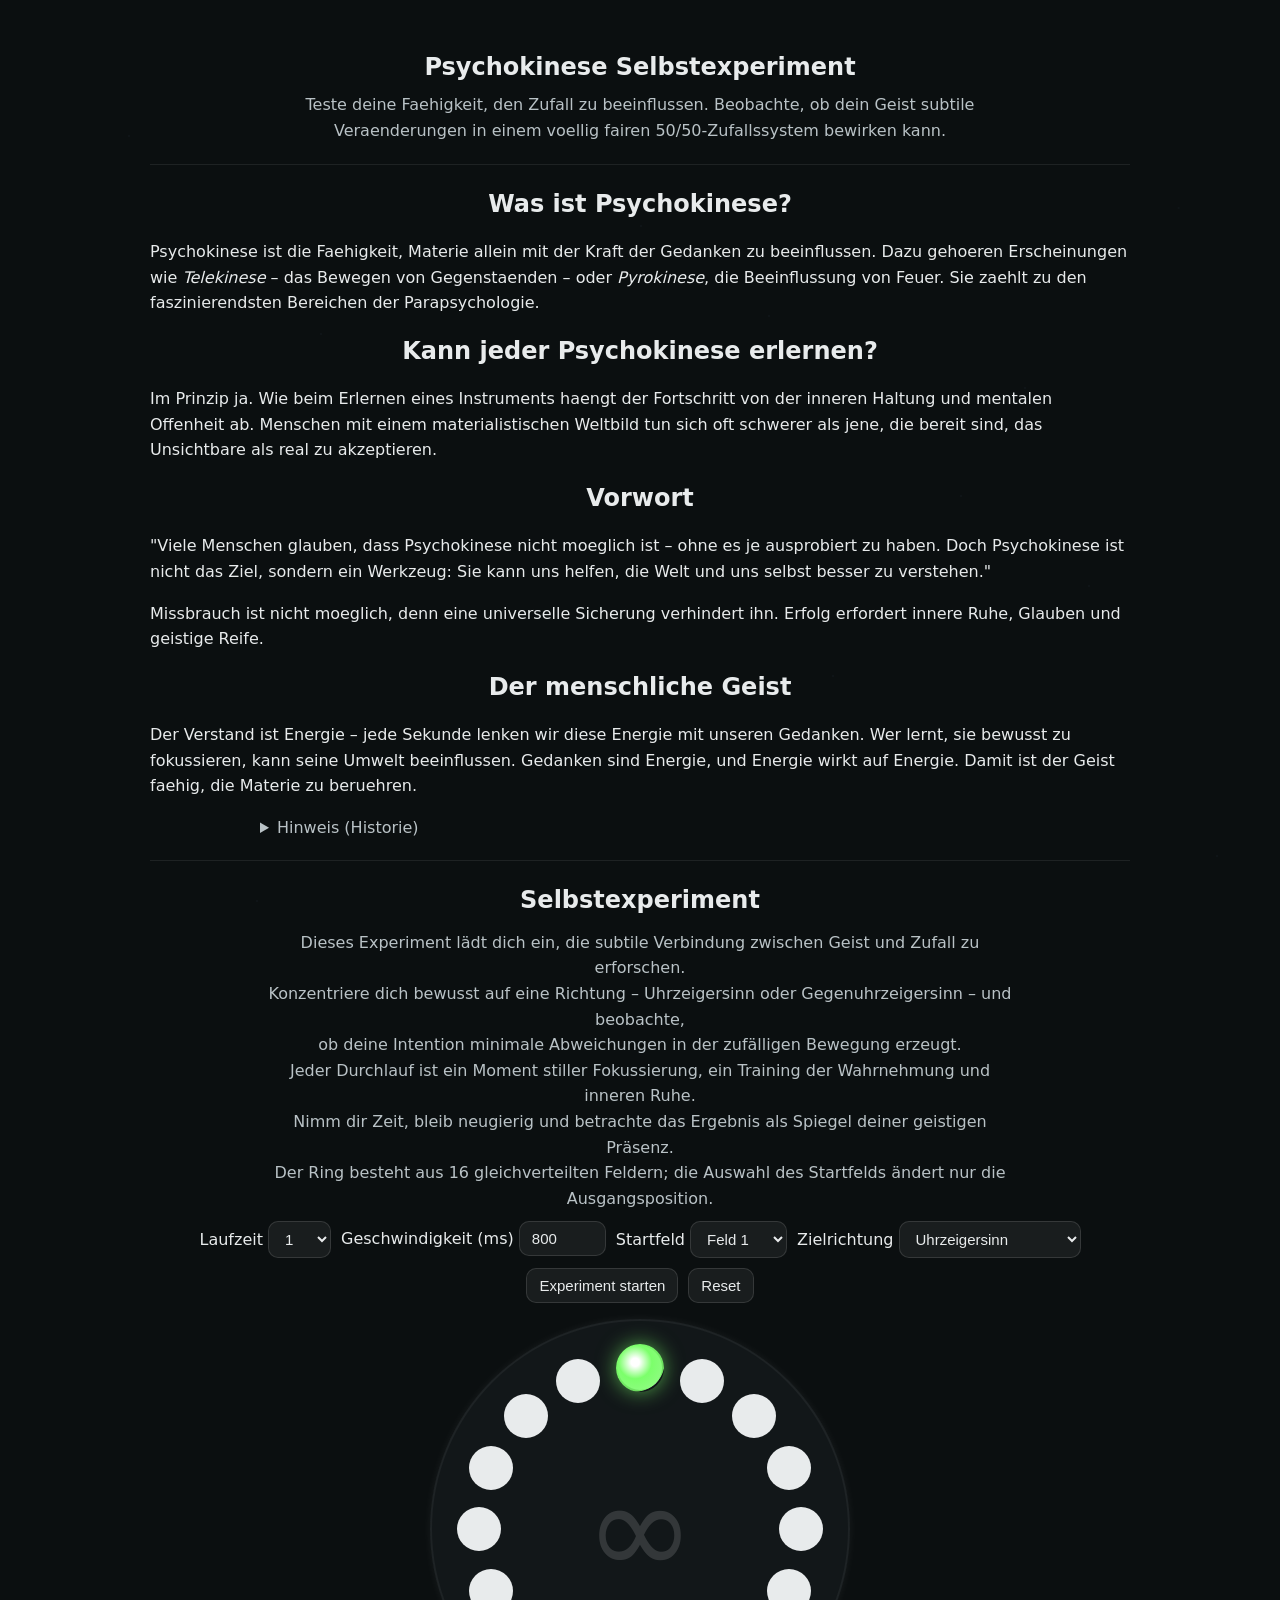
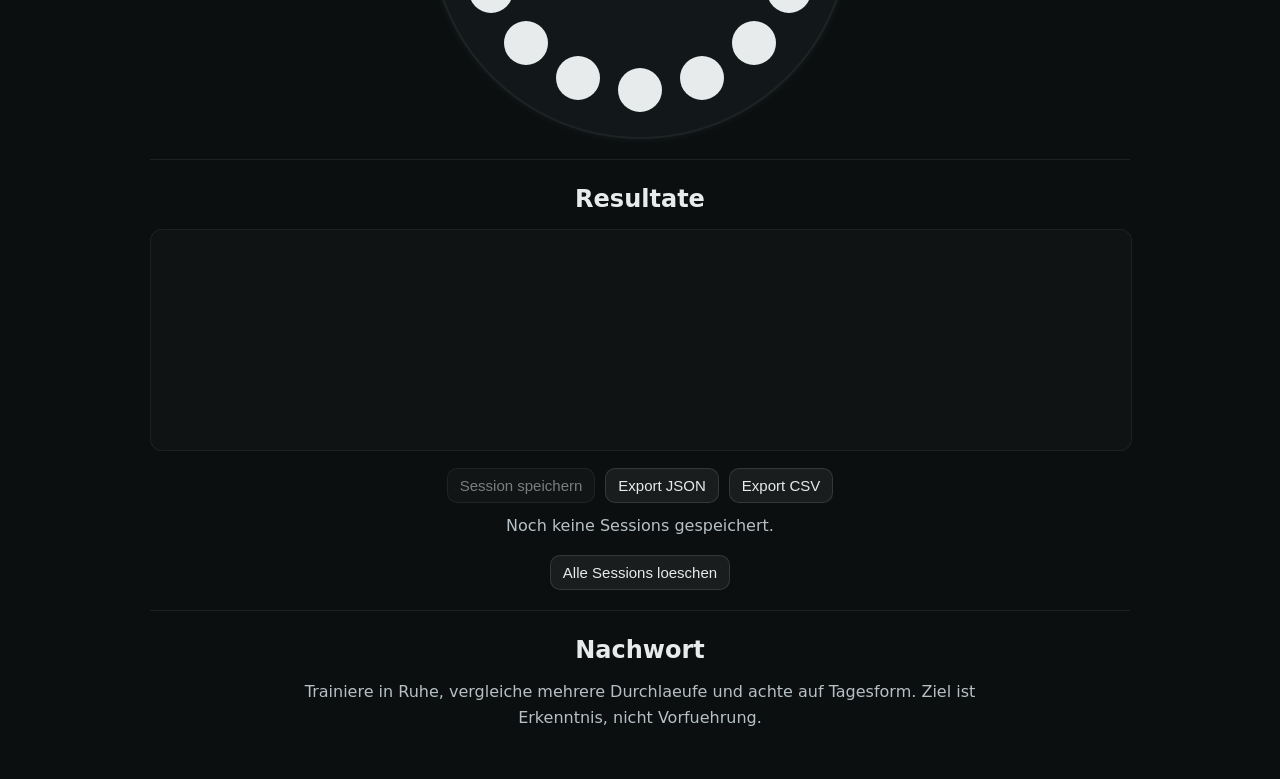
==== commit c6aebd52: "Enlarge ring dots" ====
--- a/index.html
+++ b/index.html
@@ -61,8 +61,8 @@
   }
 
   /* Punkte: 20% grösser, näher am Zentrum (via JS‑Radius) */
-  .dot{position:absolute;width:29px;height:29px;border-radius:50%;background:var(--dot);transform:translate(-50%,-50%);z-index:2}
-  .marker{position:absolute;width:33px;height:33px;border-radius:50%;transform:translate(-50%,-50%);z-index:3;
+  .dot{position:absolute;width:44px;height:44px;border-radius:50%;background:var(--dot);transform:translate(-50%,-50%);z-index:2}
+  .marker{position:absolute;width:48px;height:48px;border-radius:50%;transform:translate(-50%,-50%);z-index:3;
           background:radial-gradient(circle at 40% 38%,#fff 10%,var(--ok) 40%,rgba(124,255,107,.85) 70%,rgba(124,255,107,0) 72%);
           box-shadow:0 0 20px var(--ok-soft);transition:background .15s,box-shadow .15s}
   .marker.hit{background:radial-gradient(circle at 40% 38%,#fff 10%,var(--ok) 40%,rgba(124,255,107,.85) 70%,rgba(124,255,107,0) 72%);box-shadow:0 0 20px var(--ok-soft)}
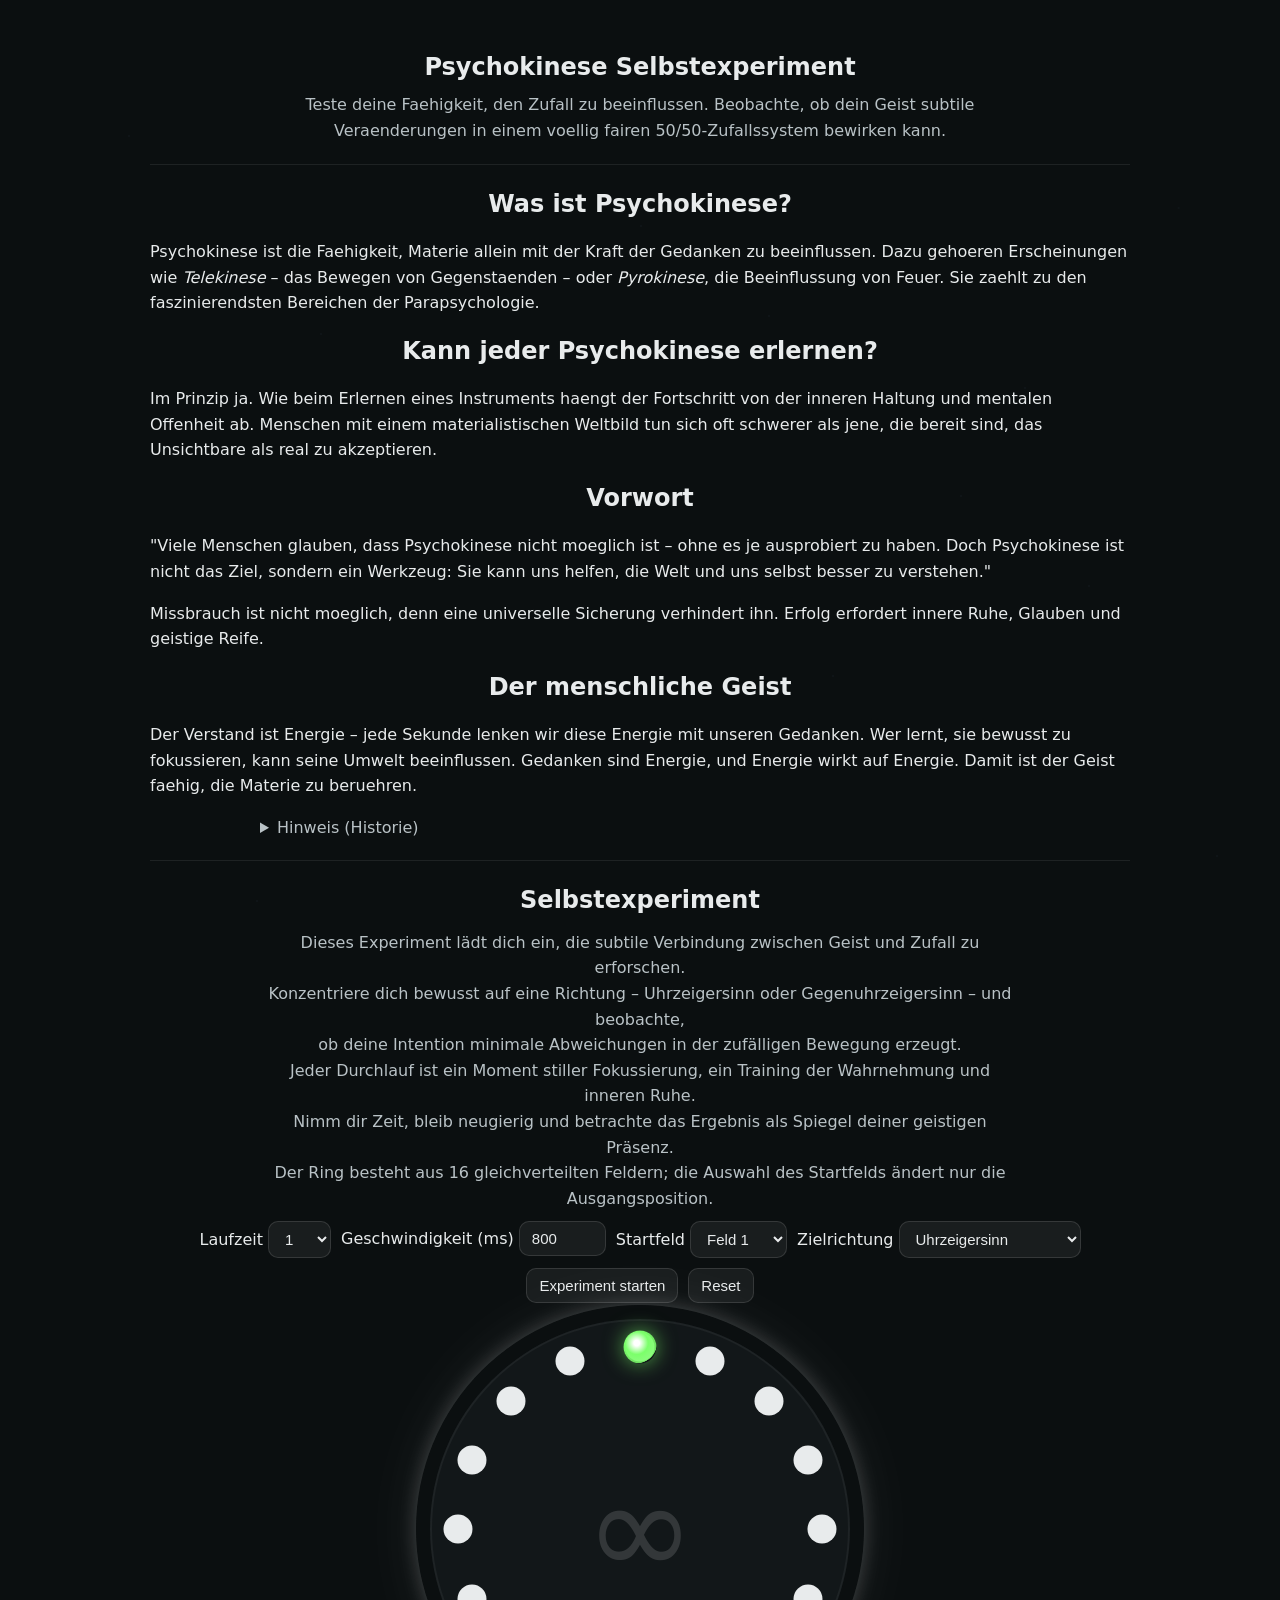
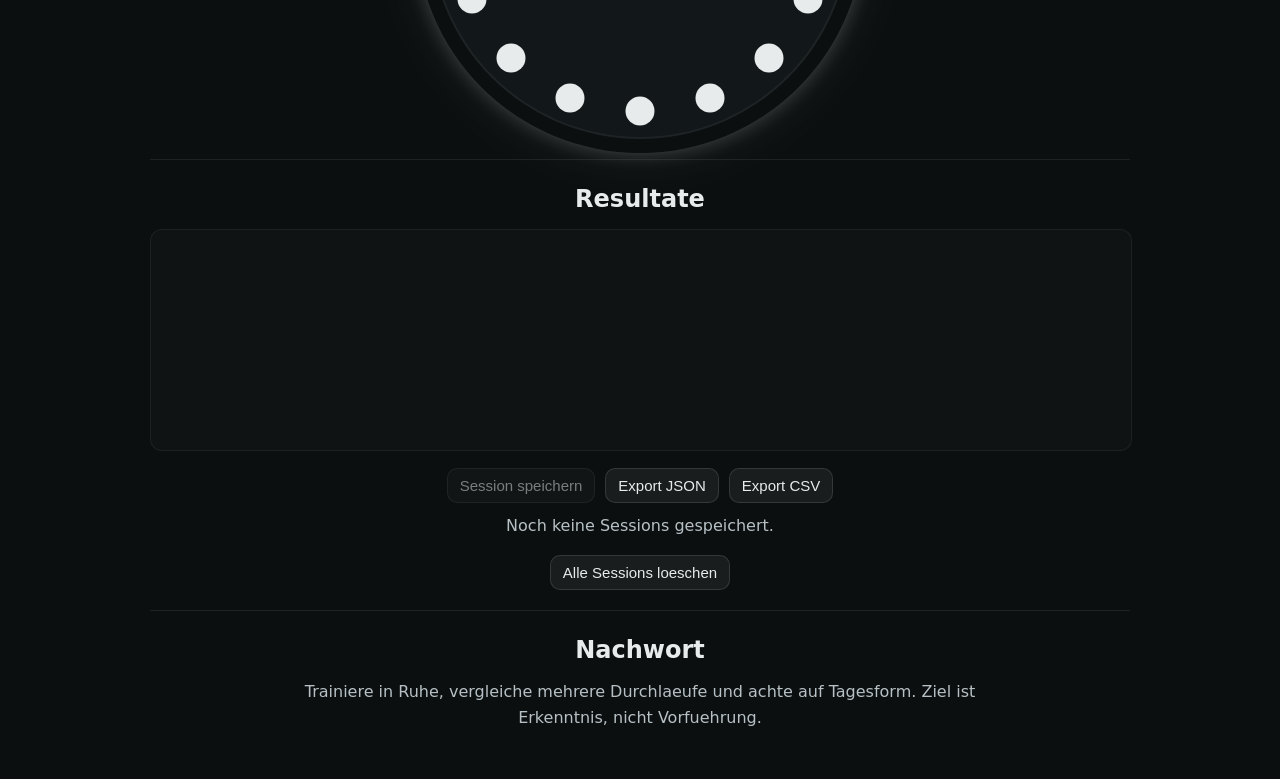
==== commit 2852ffb8: "Add Bitcoin override unlock and ring glow effect" ====
--- a/index.html
+++ b/index.html
@@ -47,22 +47,24 @@
 
   /* Ring */
   .ringWrap{display:grid;place-items:center;margin-top:10px}
-  .ring{position:relative;width:var(--ring-size);aspect-ratio:1/1;border-radius:50%;background:#121719;box-shadow:inset 0 0 0 2px rgba(255,255,255,.05),0 0 8px rgba(255,255,255,.06)}
-  .ring:not(.btc){animation:ringPulse 8s ease-in-out infinite}
+  .ring{position:relative;width:var(--ring-size);aspect-ratio:1/1;border-radius:50%;background:#121719;box-shadow:inset 0 0 0 2px rgba(255,255,255,.05);overflow:visible}
+  .ring::before{content:"";position:absolute;inset:-14px;border-radius:50%;pointer-events:none;box-shadow:0 0 18px rgba(255,255,255,.28),0 0 64px rgba(255,255,255,.12);opacity:.7;animation:ringPulse 10s ease-in-out infinite}
   /* Symbol (ASCII‑safe via Unicode‑Escape) */
   .ring::after{content:"\221E";position:absolute;inset:0;display:grid;place-items:center;font-size:var(--symbol-size);color:rgba(255,255,255,.14)}
   /* EDIT: THEME (Bitcoin bei 21 Minuten) */
-  .ring.btc{background:var(--btc);box-shadow:inset 0 0 0 3px #F7931A,0 0 32px rgba(247,147,26,.55);animation:none}
+  .ring.btc{background:var(--btc);box-shadow:inset 0 0 0 3px #F7931A,0 0 32px rgba(247,147,26,.55)}
+  .ring.btc::before{opacity:0;animation:none}
   .ring.btc::after{content:"\20BF";color:#fff;text-shadow:0 0 20px rgba(255,255,255,.35)}
   /* /EDIT: THEME */
+
   @keyframes ringPulse{
-    0%,100%{box-shadow:inset 0 0 0 2px rgba(255,255,255,.05),0 0 8px rgba(255,255,255,.06)}
-    50%{box-shadow:inset 0 0 0 2px rgba(255,255,255,.05),0 0 18px rgba(255,255,255,.18)}
-  }
-
-  /* Punkte: 20% grösser, näher am Zentrum (via JS‑Radius) */
-  .dot{position:absolute;width:44px;height:44px;border-radius:50%;background:var(--dot);transform:translate(-50%,-50%);z-index:2}
-  .marker{position:absolute;width:48px;height:48px;border-radius:50%;transform:translate(-50%,-50%);z-index:3;
+    0%,100%{box-shadow:0 0 18px rgba(255,255,255,.24),0 0 58px rgba(255,255,255,.1)}
+    50%{box-shadow:0 0 28px rgba(255,255,255,.34),0 0 86px rgba(255,255,255,.14)}
+  }
+
+  /* Punkte: 20% groesser, Position via JS‑Radius */
+  .dot{position:absolute;width:29px;height:29px;border-radius:50%;background:var(--dot);transform:translate(-50%,-50%);z-index:2}
+  .marker{position:absolute;width:33px;height:33px;border-radius:50%;transform:translate(-50%,-50%);z-index:3;
           background:radial-gradient(circle at 40% 38%,#fff 10%,var(--ok) 40%,rgba(124,255,107,.85) 70%,rgba(124,255,107,0) 72%);
           box-shadow:0 0 20px var(--ok-soft);transition:background .15s,box-shadow .15s}
   .marker.hit{background:radial-gradient(circle at 40% 38%,#fff 10%,var(--ok) 40%,rgba(124,255,107,.85) 70%,rgba(124,255,107,0) 72%);box-shadow:0 0 20px var(--ok-soft)}
@@ -171,14 +173,13 @@
 <script>
 // EDIT: CONFIG (Konstanten anpassen)
 const N = 16;           // Anzahl Felder (fix)
-const RADIUS = 161;     // 30% naehere Platzierung der Punkte zum Rand
+const RADIUS = Math.round(140 * 1.3); // Punkte ca. 30% naeher zum Rand
 const TRAIL_LEN = 6;    // Laenge der Trail‑Spur (optisch)
 // /EDIT: CONFIG
 
 // State & Elemente
 let pos=0, steps=0, cw=0, ccw=0, hits=0, misses=0;
 let trail=[], hist=[], running=false, endAt=0, interval=800, timer=null, focusDir=1;
-let ringTapCount=0, btcUnlocked=false;
 const ring = document.getElementById('ring');
 const startSel = document.getElementById('start');
 const durSel = document.getElementById('duration');
@@ -195,9 +196,53 @@
 const sessionListEl = document.getElementById('sessionList');
 const clearSessionsBtn = document.getElementById('clearSessions');
 
+const BTC_OVERRIDE_KEY='pke7g_btc_override';
+let btcOverride=false;
+let ringTapCount=0;
+
+function persistBtcOverride(enabled){
+  let stored=false;
+  try{ localStorage.setItem(BTC_OVERRIDE_KEY, enabled?'1':'0'); stored=true }catch(e){}
+  if(!stored){
+    try{ sessionStorage.setItem(BTC_OVERRIDE_KEY, enabled?'1':'0'); stored=true }catch(e){}
+  }
+  return stored;
+}
+
+function loadBtcOverride(){
+  try{ const v=localStorage.getItem(BTC_OVERRIDE_KEY); if(v!==null){ btcOverride=v==='1'; ringTapCount=btcOverride?21:0; return } }catch(e){}
+  try{ const v=sessionStorage.getItem(BTC_OVERRIDE_KEY); if(v!==null){ btcOverride=v==='1'; ringTapCount=btcOverride?21:0; return } }catch(e){}
+  btcOverride=false;
+  ringTapCount=0;
+}
+
+function activateBtcOverride(){
+  if(btcOverride) return;
+  btcOverride=true;
+  ringTapCount=21;
+  persistBtcOverride(true);
+  applyThemeFromDuration();
+}
+
+function handleRingPointer(e){
+  if(btcOverride) return;
+  if(e.pointerType==='mouse' && e.button!==0) return;
+  const rect=ring.getBoundingClientRect();
+  const x=e.clientX-rect.left;
+  const y=e.clientY-rect.top;
+  const dx=x-rect.width/2;
+  const dy=y-rect.height/2;
+  const dist=Math.sqrt(dx*dx+dy*dy);
+  if(dist<=rect.width/2){
+    ringTapCount=Math.min(ringTapCount+1,21);
+    if(ringTapCount===21){
+      activateBtcOverride();
+    }
+  }
+}
+
 // Storage
 const SKEY='pke7g_sessions_v2';
-const BTC_UNLOCK_KEY='pke7g_btc_unlock';
 let sessions=[], lastStats=null;
 function loadSessions(){ try{ const s=localStorage.getItem(SKEY); sessions=s?JSON.parse(s):[] }catch(e){ sessions=[]; storageNoteEl.textContent='Lokaler Speicher nicht verfuegbar. Bitte exportieren.' } }
 function persistSessions(){ try{ localStorage.setItem(SKEY, JSON.stringify(sessions)); storageNoteEl.textContent=''; return true }catch(e){ storageNoteEl.textContent='Speicher voll/blockiert. Export empfohlen.'; return false } }
@@ -220,8 +265,8 @@
 function resetExp(){ cancelAnimationFrame(timer); running=false; steps=0; cw=0; ccw=0; hits=0; misses=0; hist=[]; lastStats=null; saveBtn.disabled=true; pos=Number(startSel.value)||0; const m=document.getElementById('marker'); if(m) m.className='marker'; placeMarker(pos); summary.textContent=''; const ctx=chart.getContext('2d'); ctx.clearRect(0,0,chart.width,chart.height) }
 
 // EDIT: THEME‑LOGIK (BTC bei 21 Minuten)
-function applyThemeFromDuration(){ const is21=String(durSel.value)==='21'; const useBTC = btcUnlocked || is21; ring.classList.toggle('btc', useBTC) }
-// /EDIT: THEME-LOGIK
+function applyThemeFromDuration(){ const is21=String(durSel.value)==='21'; ring.classList.toggle('btc', is21 || btcOverride) }
+// /EDIT: THEME‑LOGIK
 
 // Chart & Stats
 function drawChart(){ const ctx=chart.getContext('2d'); const W=chart.width=chart.clientWidth*2, H=chart.height=chart.clientHeight*2; const pad=40, w=W-2*pad, h=H-2*pad; ctx.clearRect(0,0,W,H); ctx.strokeStyle='rgba(255,255,255,0.15)'; ctx.lineWidth=2; ctx.beginPath(); ctx.moveTo(pad, pad+h/2); ctx.lineTo(pad+w, pad+h/2); ctx.stroke(); let cum=0; ctx.beginPath(); ctx.lineWidth=3; ctx.strokeStyle='rgba(124,255,107,.9)'; for(let i=0;i<hist.length;i++){ cum += hist[i]; const x=pad + (i/(hist.length-1||1))*w; const y=pad + h/2 - (cum/Math.sqrt(hist.length||1))*(h/2*0.9); if(i===0) ctx.moveTo(x,y); else ctx.lineTo(x,y) } ctx.stroke() }
@@ -239,17 +284,16 @@
 exportJSONBtn.onclick = exportAllJSON;
 exportCSVBtn.onclick = exportAllCSV;
 clearSessionsBtn.onclick = ()=>{ if(confirm('Alle gespeicherten Sessions loeschen?')){ sessions=[]; persistSessions(); updateSessionList() } };
-
-// BTC Unlock (21 Taps)
-function loadBtcUnlock(){ try{ btcUnlocked = localStorage.getItem(BTC_UNLOCK_KEY)==='1' }catch(e){ btcUnlocked=false } }
-function persistBtcUnlock(){ try{ if(btcUnlocked){ localStorage.setItem(BTC_UNLOCK_KEY,'1') } else { localStorage.removeItem(BTC_UNLOCK_KEY) } }catch(e){} }
-function registerRingTap(){ if(btcUnlocked) return; ringTapCount++; if(ringTapCount>=21){ btcUnlocked=true; ringTapCount=0; persistBtcUnlock(); applyThemeFromDuration() } }
-ring.addEventListener('click', registerRingTap);
+ring.addEventListener('pointerdown', handleRingPointer);
 
 // Tests (Konsole, optional)
-function runTests(){ const orig=Math.random; const unlockPrev=btcUnlocked; try{ btcUnlocked=false; applyThemeFromDuration(); Math.random=()=>0.9; const cw0=cw, ccw0=ccw; step(); console.assert(cw===cw0+1 && ccw===ccw0, 'cw inc'); Math.random=()=>0.1; const cw1=cw, ccw1=ccw; step(); console.assert(ccw===ccw1+1 && cw===cw1, 'ccw inc'); durSel.value='21'; applyThemeFromDuration(); console.assert(ring.classList.contains('btc'), 'btc on 21'); durSel.value='1'; applyThemeFromDuration(); console.assert(!ring.classList.contains('btc'), 'btc off'); const csv=toCSV([{time:'t',duration:1,speed:800,startField:1,focus:'Uhrzeigersinn',steps:2,cw:1,ccw:1,hits:1,misses:1,z:0,p:1}]); console.assert(csv.startsWith('time,'),'csv header'); console.assert(csv.indexOf('\n')!==-1,'csv newline'); cw=5; ccw=5; hits=5; misses=5; showSummary(); console.assert(saveBtn.disabled===false,'save enabled') } catch(e){ console.warn('tests failed', e) } finally { btcUnlocked=unlockPrev; applyThemeFromDuration(); Math.random=orig; resetExp() } }
-
-loadSessions(); loadBtcUnlock(); updateSessionList(); init(); runTests();
+function runTests(){ const orig=Math.random; try{ Math.random=()=>0.9; const cw0=cw, ccw0=ccw; step(); console.assert(cw===cw0+1 && ccw===ccw0, 'cw inc'); Math.random=()=>0.1; const cw1=cw, ccw1=ccw; step(); console.assert(ccw===ccw1+1 && cw===cw1, 'ccw inc'); const originalDur=durSel.value; const hadOverride=btcOverride; durSel.value='21'; applyThemeFromDuration(); console.assert(ring.classList.contains('btc'), 'btc on 21'); durSel.value='1'; applyThemeFromDuration(); if(!hadOverride){ console.assert(!ring.classList.contains('btc'), 'btc off') } const csv=toCSV([{time:'t',duration:1,speed:800,startField:1,focus:'Uhrzeigersinn',steps:2,cw:1,ccw:1,hits:1,misses:1,z:0,p:1}]); console.assert(csv.startsWith('time,'),'csv header'); console.assert(csv.indexOf('\n')!==-1,'csv newline'); cw=5; ccw=5; hits=5; misses=5; showSummary(); console.assert(saveBtn.disabled===false,'save enabled'); durSel.value=originalDur; applyThemeFromDuration() } catch(e){ console.warn('tests failed', e) } finally { Math.random=orig; resetExp() } }
+
+loadBtcOverride();
+loadSessions();
+updateSessionList();
+init();
+runTests();
 </script>
 </body>
 </html>
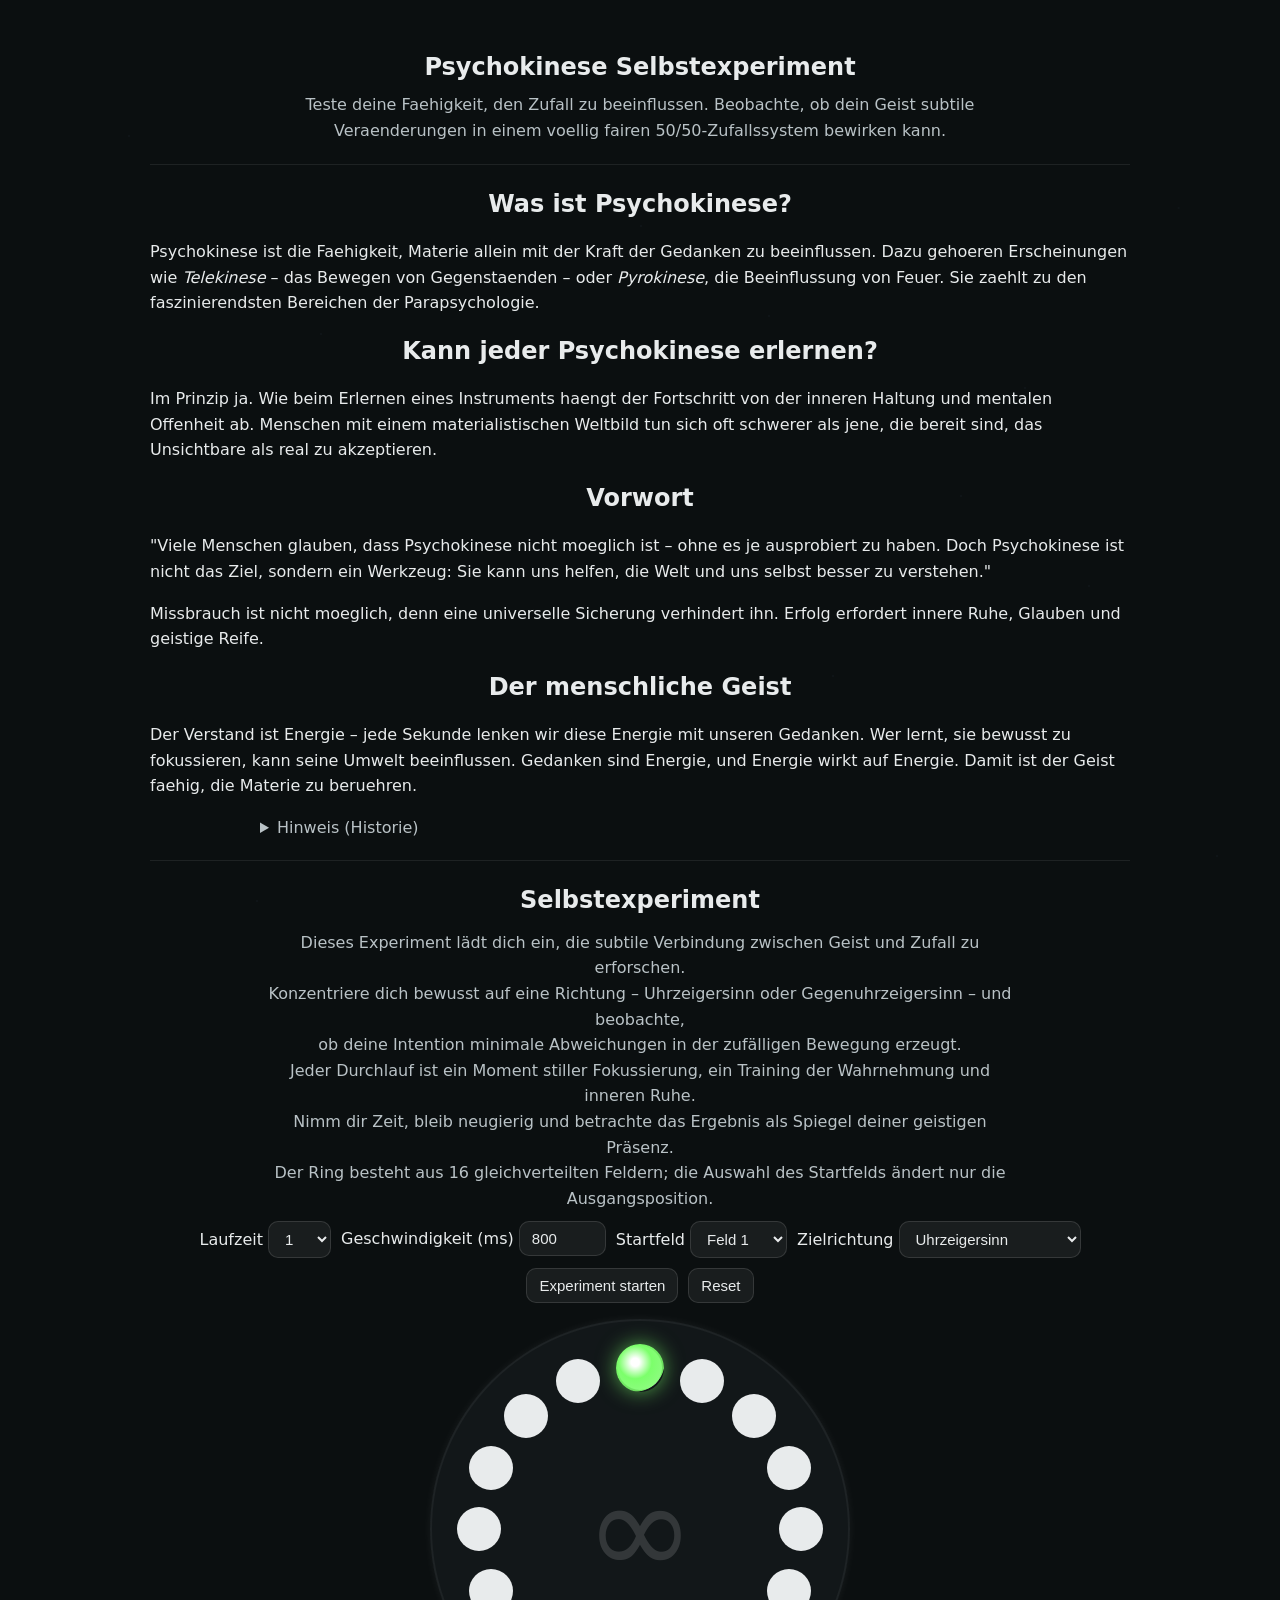
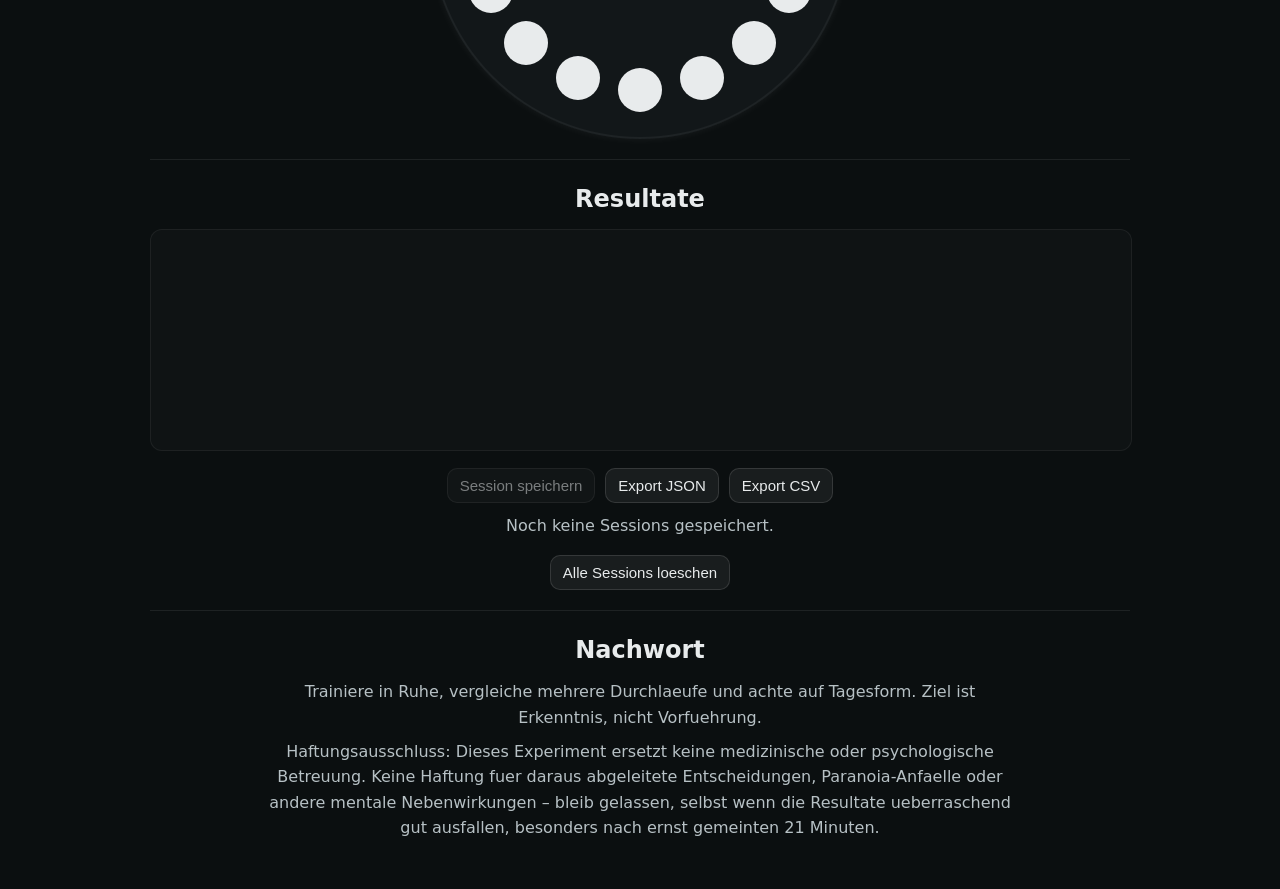
==== commit ff0cc5fb: "Refine BTC theme unlock and disclaimer" ====
--- a/index.html
+++ b/index.html
@@ -47,24 +47,23 @@
 
   /* Ring */
   .ringWrap{display:grid;place-items:center;margin-top:10px}
-  .ring{position:relative;width:var(--ring-size);aspect-ratio:1/1;border-radius:50%;background:#121719;box-shadow:inset 0 0 0 2px rgba(255,255,255,.05);overflow:visible}
-  .ring::before{content:"";position:absolute;inset:-14px;border-radius:50%;pointer-events:none;box-shadow:0 0 18px rgba(255,255,255,.28),0 0 64px rgba(255,255,255,.12);opacity:.7;animation:ringPulse 10s ease-in-out infinite}
+  .ring{position:relative;width:var(--ring-size);aspect-ratio:1/1;border-radius:50%;background:#121719;box-shadow:inset 0 0 0 2px rgba(255,255,255,.05),0 0 8px rgba(255,255,255,.06)}
+  .ring:not(.btc){animation:ringPulse 8s ease-in-out infinite}
   /* Symbol (ASCII‑safe via Unicode‑Escape) */
   .ring::after{content:"\221E";position:absolute;inset:0;display:grid;place-items:center;font-size:var(--symbol-size);color:rgba(255,255,255,.14)}
   /* EDIT: THEME (Bitcoin bei 21 Minuten) */
-  .ring.btc{background:var(--btc);box-shadow:inset 0 0 0 3px #F7931A,0 0 32px rgba(247,147,26,.55)}
-  .ring.btc::before{opacity:0;animation:none}
-  .ring.btc::after{content:"\20BF";color:#fff;text-shadow:0 0 20px rgba(255,255,255,.35)}
+  .ring.btc{background:var(--btc);box-shadow:inset 0 0 0 3px #F7931A,0 0 32px rgba(247,147,26,.55);animation:none}
+  .ring.btc::after{content:"\20BF";color:#fff;font-size:var(--symbol-size);font-weight:900;transform:rotate(12deg);
+                   text-shadow:0 0 20px rgba(255,255,255,.35),1px 0 0 rgba(255,255,255,.85),-1px 0 0 rgba(255,255,255,.85),0 1px 0 rgba(255,255,255,.85),0 -1px 0 rgba(255,255,255,.85)}
   /* /EDIT: THEME */
-
   @keyframes ringPulse{
-    0%,100%{box-shadow:0 0 18px rgba(255,255,255,.24),0 0 58px rgba(255,255,255,.1)}
-    50%{box-shadow:0 0 28px rgba(255,255,255,.34),0 0 86px rgba(255,255,255,.14)}
+    0%,100%{box-shadow:inset 0 0 0 2px rgba(255,255,255,.05),0 0 8px rgba(255,255,255,.06)}
+    50%{box-shadow:inset 0 0 0 2px rgba(255,255,255,.05),0 0 18px rgba(255,255,255,.18)}
   }
 
-  /* Punkte: 20% groesser, Position via JS‑Radius */
-  .dot{position:absolute;width:29px;height:29px;border-radius:50%;background:var(--dot);transform:translate(-50%,-50%);z-index:2}
-  .marker{position:absolute;width:33px;height:33px;border-radius:50%;transform:translate(-50%,-50%);z-index:3;
+  /* Punkte: 20% grösser, näher am Zentrum (via JS‑Radius) */
+  .dot{position:absolute;width:44px;height:44px;border-radius:50%;background:var(--dot);transform:translate(-50%,-50%);z-index:2}
+  .marker{position:absolute;width:48px;height:48px;border-radius:50%;transform:translate(-50%,-50%);z-index:3;
           background:radial-gradient(circle at 40% 38%,#fff 10%,var(--ok) 40%,rgba(124,255,107,.85) 70%,rgba(124,255,107,0) 72%);
           box-shadow:0 0 20px var(--ok-soft);transition:background .15s,box-shadow .15s}
   .marker.hit{background:radial-gradient(circle at 40% 38%,#fff 10%,var(--ok) 40%,rgba(124,255,107,.85) 70%,rgba(124,255,107,0) 72%);box-shadow:0 0 20px var(--ok-soft)}
@@ -166,6 +165,7 @@
   <section class="block">
     <h2>Nachwort</h2>
     <p class="note" style="max-width:760px;margin:8px auto 0">Trainiere in Ruhe, vergleiche mehrere Durchlaeufe und achte auf Tagesform. Ziel ist Erkenntnis, nicht Vorfuehrung.</p>
+    <p class="note" style="max-width:760px;margin:8px auto 0">Haftungsausschluss: Dieses Experiment ersetzt keine medizinische oder psychologische Betreuung. Keine Haftung fuer daraus abgeleitete Entscheidungen, Paranoia-Anfaelle oder andere mentale Nebenwirkungen – bleib gelassen, selbst wenn die Resultate ueberraschend gut ausfallen, besonders nach ernst gemeinten 21 Minuten.</p>
   </section>
   <!-- /EDIT: COPY (Nachwort) -->
 </main>
@@ -173,13 +173,14 @@
 <script>
 // EDIT: CONFIG (Konstanten anpassen)
 const N = 16;           // Anzahl Felder (fix)
-const RADIUS = Math.round(140 * 1.3); // Punkte ca. 30% naeher zum Rand
+const RADIUS = 161;     // 30% naehere Platzierung der Punkte zum Rand
 const TRAIL_LEN = 6;    // Laenge der Trail‑Spur (optisch)
 // /EDIT: CONFIG
 
 // State & Elemente
 let pos=0, steps=0, cw=0, ccw=0, hits=0, misses=0;
 let trail=[], hist=[], running=false, endAt=0, interval=800, timer=null, focusDir=1;
+let ringTapCount=0, btcUnlocked=false;
 const ring = document.getElementById('ring');
 const startSel = document.getElementById('start');
 const durSel = document.getElementById('duration');
@@ -196,53 +197,9 @@
 const sessionListEl = document.getElementById('sessionList');
 const clearSessionsBtn = document.getElementById('clearSessions');
 
-const BTC_OVERRIDE_KEY='pke7g_btc_override';
-let btcOverride=false;
-let ringTapCount=0;
-
-function persistBtcOverride(enabled){
-  let stored=false;
-  try{ localStorage.setItem(BTC_OVERRIDE_KEY, enabled?'1':'0'); stored=true }catch(e){}
-  if(!stored){
-    try{ sessionStorage.setItem(BTC_OVERRIDE_KEY, enabled?'1':'0'); stored=true }catch(e){}
-  }
-  return stored;
-}
-
-function loadBtcOverride(){
-  try{ const v=localStorage.getItem(BTC_OVERRIDE_KEY); if(v!==null){ btcOverride=v==='1'; ringTapCount=btcOverride?21:0; return } }catch(e){}
-  try{ const v=sessionStorage.getItem(BTC_OVERRIDE_KEY); if(v!==null){ btcOverride=v==='1'; ringTapCount=btcOverride?21:0; return } }catch(e){}
-  btcOverride=false;
-  ringTapCount=0;
-}
-
-function activateBtcOverride(){
-  if(btcOverride) return;
-  btcOverride=true;
-  ringTapCount=21;
-  persistBtcOverride(true);
-  applyThemeFromDuration();
-}
-
-function handleRingPointer(e){
-  if(btcOverride) return;
-  if(e.pointerType==='mouse' && e.button!==0) return;
-  const rect=ring.getBoundingClientRect();
-  const x=e.clientX-rect.left;
-  const y=e.clientY-rect.top;
-  const dx=x-rect.width/2;
-  const dy=y-rect.height/2;
-  const dist=Math.sqrt(dx*dx+dy*dy);
-  if(dist<=rect.width/2){
-    ringTapCount=Math.min(ringTapCount+1,21);
-    if(ringTapCount===21){
-      activateBtcOverride();
-    }
-  }
-}
-
 // Storage
 const SKEY='pke7g_sessions_v2';
+const BTC_UNLOCK_KEY='pke7g_btc_unlock';
 let sessions=[], lastStats=null;
 function loadSessions(){ try{ const s=localStorage.getItem(SKEY); sessions=s?JSON.parse(s):[] }catch(e){ sessions=[]; storageNoteEl.textContent='Lokaler Speicher nicht verfuegbar. Bitte exportieren.' } }
 function persistSessions(){ try{ localStorage.setItem(SKEY, JSON.stringify(sessions)); storageNoteEl.textContent=''; return true }catch(e){ storageNoteEl.textContent='Speicher voll/blockiert. Export empfohlen.'; return false } }
@@ -265,8 +222,8 @@
 function resetExp(){ cancelAnimationFrame(timer); running=false; steps=0; cw=0; ccw=0; hits=0; misses=0; hist=[]; lastStats=null; saveBtn.disabled=true; pos=Number(startSel.value)||0; const m=document.getElementById('marker'); if(m) m.className='marker'; placeMarker(pos); summary.textContent=''; const ctx=chart.getContext('2d'); ctx.clearRect(0,0,chart.width,chart.height) }
 
 // EDIT: THEME‑LOGIK (BTC bei 21 Minuten)
-function applyThemeFromDuration(){ const is21=String(durSel.value)==='21'; ring.classList.toggle('btc', is21 || btcOverride) }
-// /EDIT: THEME‑LOGIK
+function applyThemeFromDuration(){ const is21=String(durSel.value)==='21'; const useBTC = btcUnlocked || is21; ring.classList.toggle('btc', useBTC) }
+// /EDIT: THEME-LOGIK
 
 // Chart & Stats
 function drawChart(){ const ctx=chart.getContext('2d'); const W=chart.width=chart.clientWidth*2, H=chart.height=chart.clientHeight*2; const pad=40, w=W-2*pad, h=H-2*pad; ctx.clearRect(0,0,W,H); ctx.strokeStyle='rgba(255,255,255,0.15)'; ctx.lineWidth=2; ctx.beginPath(); ctx.moveTo(pad, pad+h/2); ctx.lineTo(pad+w, pad+h/2); ctx.stroke(); let cum=0; ctx.beginPath(); ctx.lineWidth=3; ctx.strokeStyle='rgba(124,255,107,.9)'; for(let i=0;i<hist.length;i++){ cum += hist[i]; const x=pad + (i/(hist.length-1||1))*w; const y=pad + h/2 - (cum/Math.sqrt(hist.length||1))*(h/2*0.9); if(i===0) ctx.moveTo(x,y); else ctx.lineTo(x,y) } ctx.stroke() }
@@ -277,23 +234,25 @@
 
 // Events
 toggleBtn.onclick = ()=> running ? stopExp() : startExp();
-resetBtn.onclick = resetExp;
+resetBtn.onclick = ()=>{ clearBtcUnlock(); resetExp(); };
 durSel.onchange = applyThemeFromDuration;
 focusSel.onchange = (e)=>{ focusDir=(e.target.value==='cw')?1:-1 };
 saveBtn.onclick = ()=>{ const rec=currentSessionRecord(); sessions.push(rec); if(!persistSessions()){ makeDownload('session-lokal.json','application/json', JSON.stringify(rec, null, 2)) } updateSessionList(); if(sessions.length>=200){ storageNoteEl.textContent='Viele Sessions gespeichert - bitte regelmaessig exportieren.' } };
 exportJSONBtn.onclick = exportAllJSON;
 exportCSVBtn.onclick = exportAllCSV;
 clearSessionsBtn.onclick = ()=>{ if(confirm('Alle gespeicherten Sessions loeschen?')){ sessions=[]; persistSessions(); updateSessionList() } };
-ring.addEventListener('pointerdown', handleRingPointer);
+
+// BTC Unlock (21 Taps)
+function loadBtcUnlock(){ try{ btcUnlocked = localStorage.getItem(BTC_UNLOCK_KEY)==='1' }catch(e){ btcUnlocked=false } }
+function persistBtcUnlock(){ try{ if(btcUnlocked){ localStorage.setItem(BTC_UNLOCK_KEY,'1') } else { localStorage.removeItem(BTC_UNLOCK_KEY) } }catch(e){} }
+function clearBtcUnlock(){ btcUnlocked=false; ringTapCount=0; persistBtcUnlock(); applyThemeFromDuration(); }
+function registerRingTap(){ if(btcUnlocked) return; ringTapCount++; if(ringTapCount>=21){ btcUnlocked=true; ringTapCount=0; persistBtcUnlock(); applyThemeFromDuration() } }
+ring.addEventListener('pointerdown', registerRingTap);
 
 // Tests (Konsole, optional)
-function runTests(){ const orig=Math.random; try{ Math.random=()=>0.9; const cw0=cw, ccw0=ccw; step(); console.assert(cw===cw0+1 && ccw===ccw0, 'cw inc'); Math.random=()=>0.1; const cw1=cw, ccw1=ccw; step(); console.assert(ccw===ccw1+1 && cw===cw1, 'ccw inc'); const originalDur=durSel.value; const hadOverride=btcOverride; durSel.value='21'; applyThemeFromDuration(); console.assert(ring.classList.contains('btc'), 'btc on 21'); durSel.value='1'; applyThemeFromDuration(); if(!hadOverride){ console.assert(!ring.classList.contains('btc'), 'btc off') } const csv=toCSV([{time:'t',duration:1,speed:800,startField:1,focus:'Uhrzeigersinn',steps:2,cw:1,ccw:1,hits:1,misses:1,z:0,p:1}]); console.assert(csv.startsWith('time,'),'csv header'); console.assert(csv.indexOf('\n')!==-1,'csv newline'); cw=5; ccw=5; hits=5; misses=5; showSummary(); console.assert(saveBtn.disabled===false,'save enabled'); durSel.value=originalDur; applyThemeFromDuration() } catch(e){ console.warn('tests failed', e) } finally { Math.random=orig; resetExp() } }
-
-loadBtcOverride();
-loadSessions();
-updateSessionList();
-init();
-runTests();
+function runTests(){ const orig=Math.random; const unlockPrev=btcUnlocked; try{ btcUnlocked=false; applyThemeFromDuration(); Math.random=()=>0.9; const cw0=cw, ccw0=ccw; step(); console.assert(cw===cw0+1 && ccw===ccw0, 'cw inc'); Math.random=()=>0.1; const cw1=cw, ccw1=ccw; step(); console.assert(ccw===ccw1+1 && cw===cw1, 'ccw inc'); durSel.value='21'; applyThemeFromDuration(); console.assert(ring.classList.contains('btc'), 'btc on 21'); durSel.value='1'; applyThemeFromDuration(); console.assert(!ring.classList.contains('btc'), 'btc off'); const csv=toCSV([{time:'t',duration:1,speed:800,startField:1,focus:'Uhrzeigersinn',steps:2,cw:1,ccw:1,hits:1,misses:1,z:0,p:1}]); console.assert(csv.startsWith('time,'),'csv header'); console.assert(csv.indexOf('\n')!==-1,'csv newline'); cw=5; ccw=5; hits=5; misses=5; showSummary(); console.assert(saveBtn.disabled===false,'save enabled') } catch(e){ console.warn('tests failed', e) } finally { btcUnlocked=unlockPrev; persistBtcUnlock(); applyThemeFromDuration(); Math.random=orig; resetExp() } }
+
+loadSessions(); loadBtcUnlock(); updateSessionList(); init(); runTests();
 </script>
 </body>
 </html>
